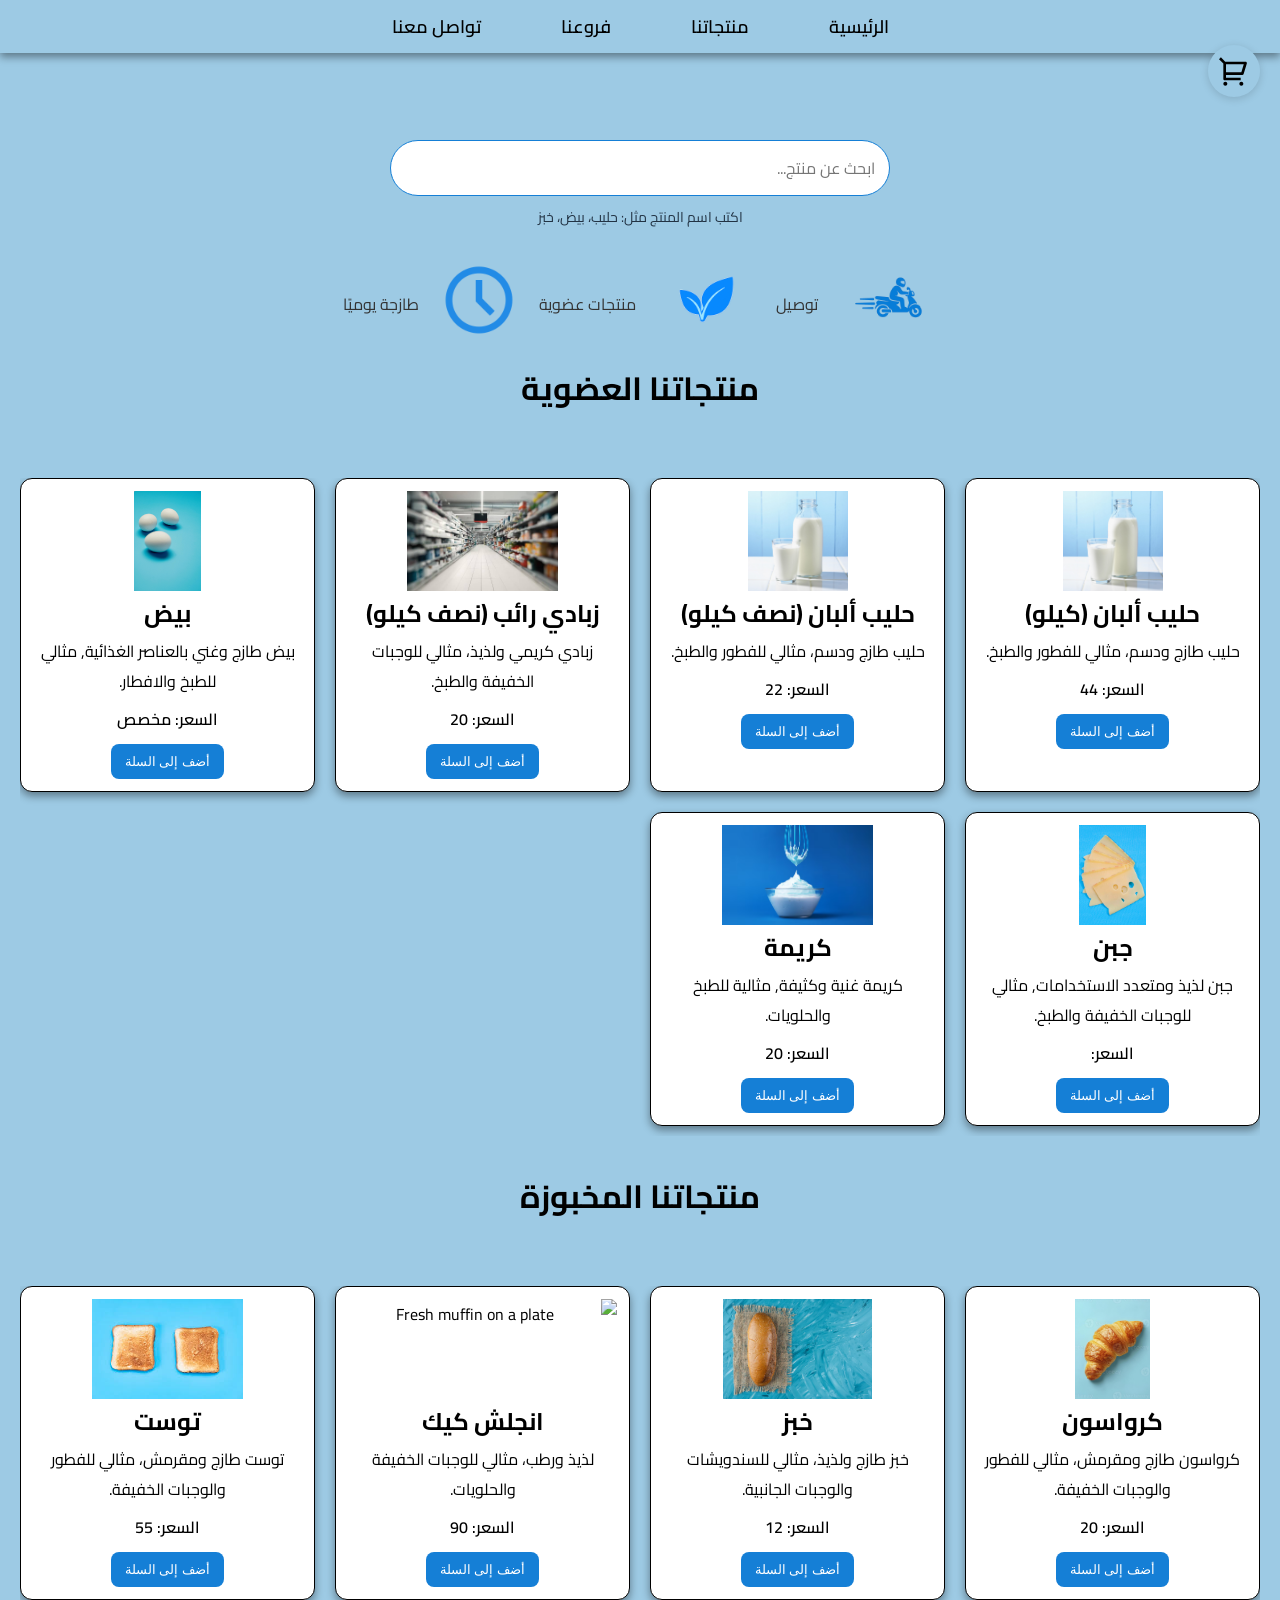
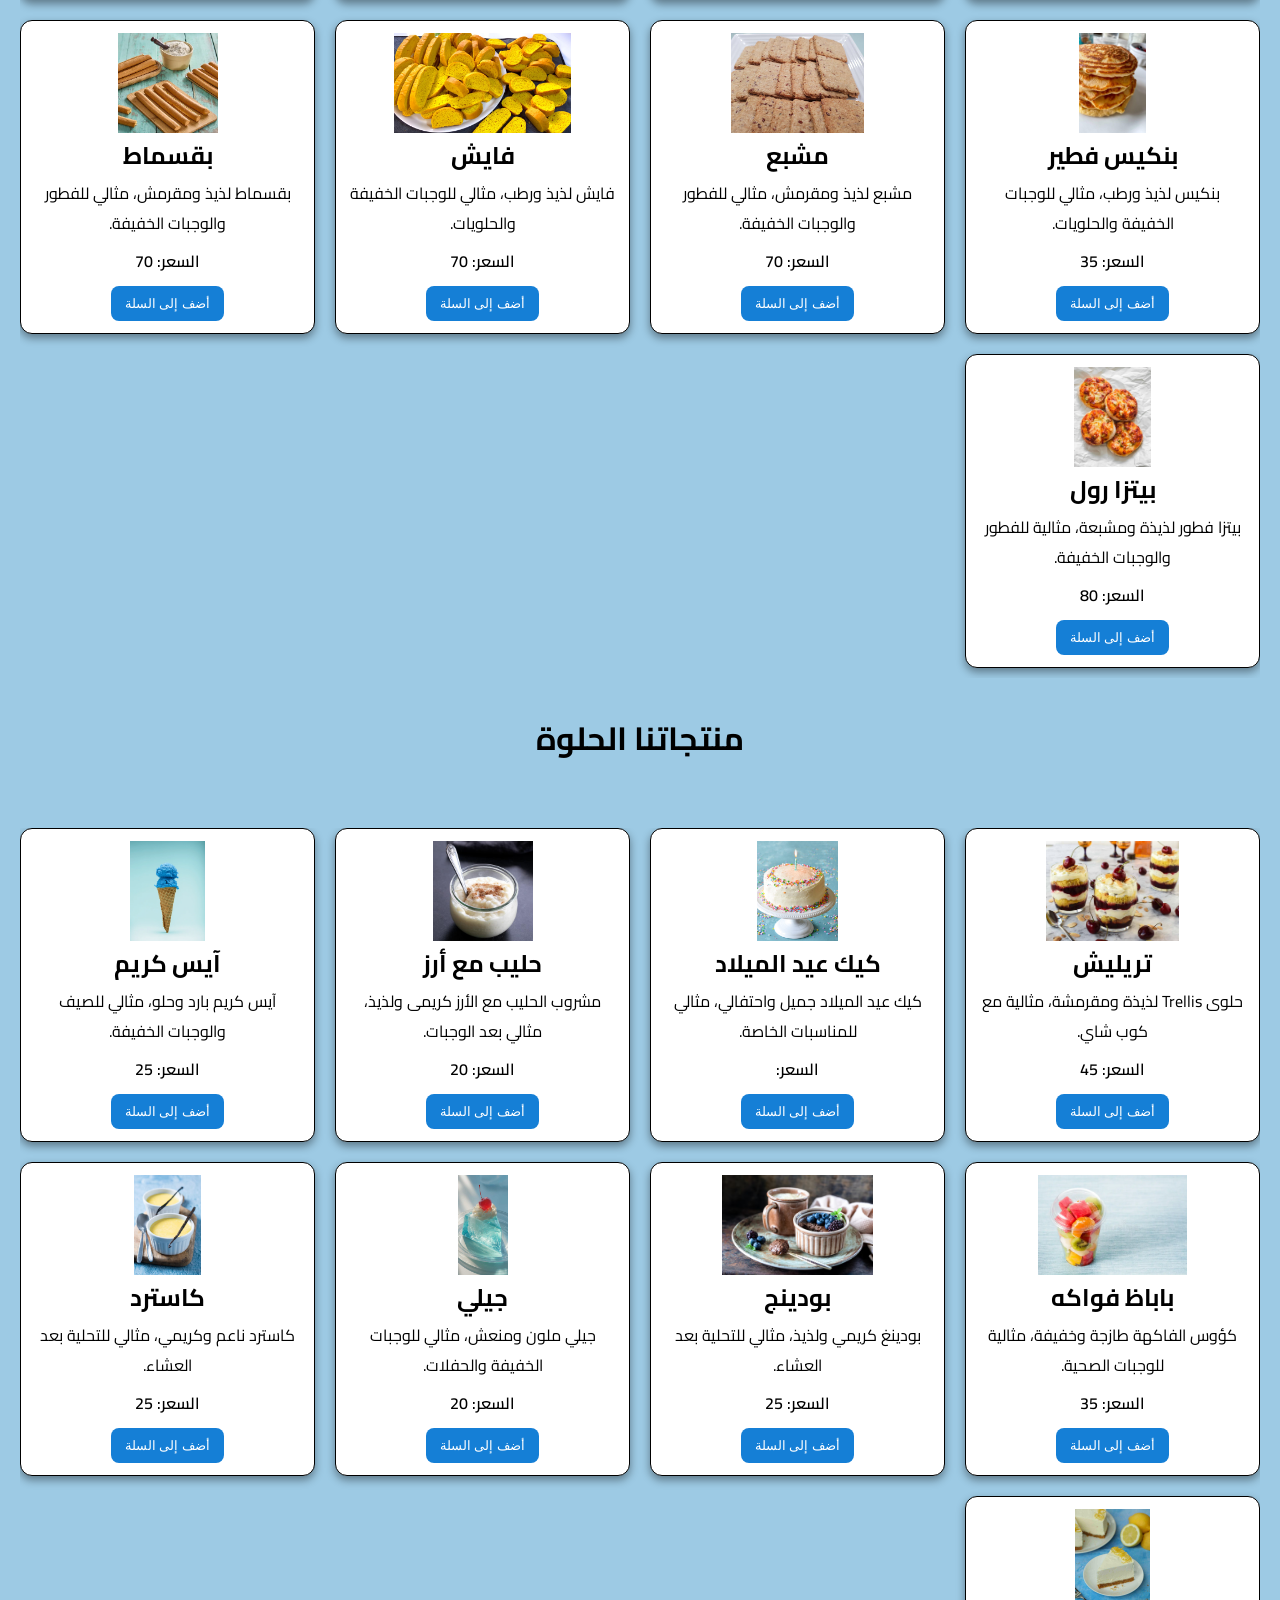
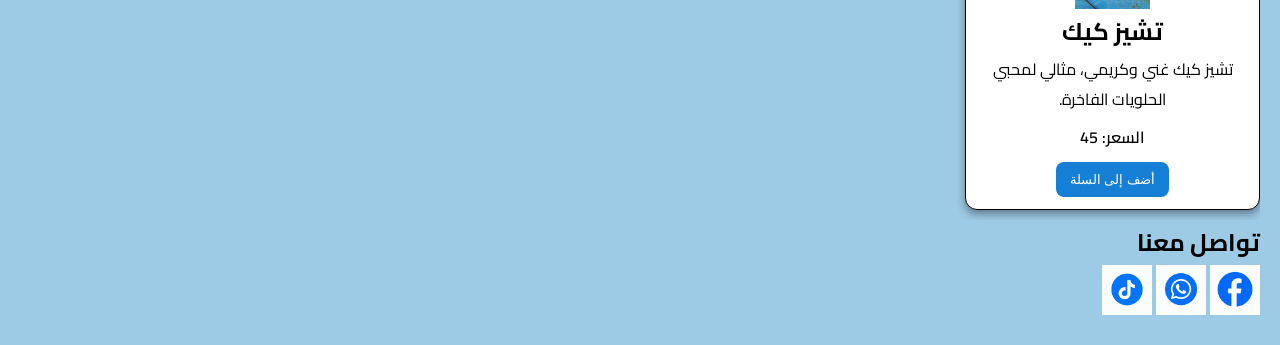
==== index2.html @ 5fe99135 "first website upload" ====
<!doctype html>
<html lang="en" dir="rtl">
  <head>
    <meta charset="UTF-8" />
    <meta name="viewport" content="width=device-width, initial-scale=1.0" />
    <title>SHOP - Items</title>
    <link rel="stylesheet" href="style2.css" />

<link rel="preconnect" href="https://fonts.googleapis.com">
<link rel="preconnect" href="https://fonts.gstatic.com" crossorigin>
<link href="https://fonts.googleapis.com/css2?family=Cairo:wght@200..1000&family=Lobster+Two:ital,wght@0,400;0,700;1,400;1,700&display=swap" rel="stylesheet">

  </head>

  <body>

   <div class="nav-bar">
      <a style="text-decoration: none; color: inherit;" href="index.html">الرئيسية</a>
      <a style="text-decoration: none; color: inherit;" href="index2.html">منتجاتنا</a>
      <a style="text-decoration: none; color: inherit;" href="#locations">فروعنا</a>
      <a style="text-decoration: none; color: inherit;" href="#contact">تواصل معنا</a>
    <div class="cart-icon">
      <button id="cart-toggle" type="button" aria-label="Open shopping cart">
        <img src="shopping-cart-2-line(1).png" alt="Shopping cart icon" />
        <span class="cart-count">0</span>
      </button>
    </div>
   </div>


   <div class="cart">
      <h2 class="cart-header">السلة</h2>
      <div class="cart-cont"></div>

      <div class="total">
        <div class="total-title">الإجمالي</div>
        <div class="total-price">0 جنيه</div>
        <button id="purchase-btn" type="button">الدفع</button>
      </div>

      <button class="close" type="button" aria-label="Close cart">
        <img src="close-large-line.png" class="close-icon" alt="Close cart" />
      </button>

<div id="checkout-modal" class="checkout-modal">

    <div class="checkout-box">

        <h2>إتمام الطلب</h2>

        <input
            type="text"
            id="customer-name"
            placeholder="الاسم">

        <input
            type="tel"
            id="customer-phone"
            placeholder="رقم الهاتف">

        <textarea
            id="customer-address"
            placeholder="العنوان"></textarea>

        <textarea
            id="customer-notes"
            placeholder="ملاحظات (اختياري)"></textarea>

        <div class="checkout-buttons">
            <button id="cancel-order">إلغاء</button>
            <button id="send-order">إرسال الطلب</button>
        </div>

    </div>

</div>



    </div>
<br/>
<br/>
<br/>
<br/>

    <div class="search-box">
      <input id="product-search" type="text" placeholder="ابحث عن منتج..." aria-label="Search products" />
      <div id="search-help" class="search-help">اكتب اسم المنتج مثل: حليب، بيض، خبز</div>
    </div>

    <figure class = "adva">
      <img src ="daba2cc4-88e4-4b87-b8ce-8e4469cc6d8f.png" height="100" alt="Advantages of Alban Asal products" />  
      <figcaption >توصيل</figcaption>

      <img src="9bccda29-853c-4559-b8ef-0dcbec52fc50.png" height="100" alt="Advantages of Alban Asal products" />
    <figcaption>منتجات عضوية</figcaption>
    

    <img src="clock.png" height="100" alt="Advantages of Alban Asal products" />
    <figcaption>طازجة يوميًا</figcaption>
</figure>


    <h1 style="text-align: center;">منتجاتنا العضوية</h1>
      <br/>

    <div class="items-organic">
      <div class="item" data-name="حليب ألبان" data-price-id="milk_kg" data-price="44" data-custom="kg">
        <img
          src="Glass-and-bottle-of-milk-fe0997a.jpg"
          height="100"
          alt="Fresh milk in a carton"
        />
        <h2>حليب ألبان (كيلو)</h2>
        <p>حليب طازج ودسم، مثالي للفطور والطبخ.</p>
        <p class="price">السعر: 44 </p>
        <button class="add-to-cart">أضف إلى السلة</button>
      </div>

       <div class="item" data-name="حليب ألبان" data-price-id="milk_half_kg" data-price="44" data-custom="kg">
        <img
          src="Glass-and-bottle-of-milk-fe0997a.jpg"
          height="100"
          alt="Fresh milk in a carton"
        />
        <h2>حليب ألبان (نصف كيلو)</h2>
        <p>حليب طازج ودسم، مثالي للفطور والطبخ.</p>
        <p class="price">السعر: 22 </p>
        <button class="add-to-cart">أضف إلى السلة</button>
      </div>

      <div class="item" data-name="زبادي" data-price-id="yogurt_half_kg" data-price="20">
        <img src="images.jpg" height="100" alt="Fresh yogurt in a bowl" />
        <h2>زبادي رائب (نصف كيلو)</h2>
        <p>زبادي كريمي ولذيذ، مثالي للوجبات الخفيفة والطبخ.</p>
        <p class="price">السعر: 20</p>
        <button class="add-to-cart">أضف إلى السلة</button>
      </div>

      <div class="item" data-name="بيض" data-price-id="eggs" data-price="107" data-custom="egg-color">
        <img
        src="pexels-photo-3991967.jpeg"
          height="100"
          alt="Fresh eggs in a carton"
        />
        <h2>بيض</h2>
        <p>بيض طازج وغني بالعناصر الغذائية, مثالي للطبخ والافطار.</p>
        <p class="price">السعر:مخصص  </p>
        <button  class="add-to-cart">أضف إلى السلة</button>
      </div>

      <div class="item" data-name="جبن" data-price-id="cheese" data-price="">
        <img
          src="slices-of-emmental-cheese-on-blue-background-close-up-CSF018619.jpg"
          height="100"
          alt="Fresh cheese on a board"
        />
        <h2>جبن</h2>
        <p>جبن لذيذ ومتعدد الاستخدامات, مثالي للوجبات الخفيفة والطبخ.</p>
        <p class="price">السعر: </p>
        <button class="add-to-cart">أضف إلى السلة</button>
      </div>

      <div class="item" data-name="كريمة" data-price-id="cream" data-price="">
        <img
          src="whipped-cream-with-whisk-blue-background_295303-2490.avif"
          height="100"
          alt="Fresh cream in a bowl"
        />
        <h2>كريمة</h2>
        <p>كريمة غنية وكثيفة, مثالية للطبخ والحلويات.</p>
        <p class="price">السعر: </p>
        <button class="add-to-cart">أضف إلى السلة</button>
      </div>
    </div>
      <div id="items-baked"></div>
    <br/>
    
  
    <h1 style="text-align: center;">منتجاتنا المخبوزة</h1>
<br/>

    <div class="items-baked">
      
      <div class="item" data-name="كرواسون" data-price-id="croissant" data-price="20">
        <img
          src="freshly-baked-croissant-on-blue-background-delicious-pastry-foodgraphy-photo.jpg"
          height="100"
          alt="Fresh croissant on a plate"
        />
        <h2>كرواسون</h2>
        <p>كرواسون طازج ومقرمش، مثالي للفطور والوجبات الخفيفة.</p>
        <p class="price">السعر: 20 </p>
        <button class="add-to-cart">أضف إلى السلة</button>
      </div>

      <div class="item" data-name="خبز" data-price-id="bread" data-price="12">
        <img
          src="one-whole-loaf-white-fresh-bread-sackcloth-blue-background_114579-45557.avif"
          height="100"
          alt="Fresh bread loaf on a cutting board"
        />
        <h2>خبز</h2>
        <p>خبز طازج ولذيذ، مثالي للسندويشات والوجبات الجانبية.</p>
        <p class="price">السعر: 12 </p>
        <button class="add-to-cart">أضف إلى السلة</button>
      </div>

      <div class="item" data-name="انجلش كيك" data-price-id="english_cake" data-price="90">
        <img
          src="side-view-cake-with-raisins-rustic.jpg"
          height="100"
          alt="Fresh muffin on a plate"
        />
        <h2>انجلش كيك</h2>
        <p>لذيذ ورطب، مثالي للوجبات الخفيفة والحلويات.</p>
        <p class="price">السعر: 90 </p>
        <button class="add-to-cart">أضف إلى السلة</button>
      </div>

      <div class="item" data-name="توست" data-price-id="toast" data-price="55">
        <img src="Untitled.jpg" height="100" alt="Fresh toast on a plate" />
        <h2>توست</h2>
        <p>توست طازج ومقرمش، مثالي للفطور والوجبات الخفيفة.</p>
        <p class="price">السعر: 55 </p>
        <button class="add-to-cart">أضف إلى السلة</button>
      </div>

      <div class="item" data-name="بنكيس فطير" data-price-id="pancakes" data-price="35">
        <img
          src="homemade-pancakes-683x1024.jpg"
          height="100"
          alt="Fresh pancakes on a plate"
        />
        <h2>بنكيس فطير</h2>
        <p>بنكيس لذيذ ورطب، مثالي للوجبات الخفيفة والحلويات.</p>
        <p class="price">السعر: 35 </p>
        <button class="add-to-cart">أضف إلى السلة</button>
      </div>

      <div class="item" data-name="مشبع" data-price-id="moshabaa" data-price="70">
        <img
          src="36638796_2023693424372170_8721695439792898048_n.jpg"
          height="100"
          alt="Fresh pastries on a plate"
        />
        <h2>مشبع</h2>
        <p>مشبع لذيذ ومقرمش، مثالي للفطور والوجبات الخفيفة.</p>
        <p class="price">السعر: 70 </p>
        <button class="add-to-cart">أضف إلى السلة</button>
      </div>

      <div class="item" data-name="فايش" data-price-id="fayesh" data-price="70">
        <img src="maxresdefault.jpg" height="100" />
        <h2>فايش</h2>
        <p>فايش لذيذ ورطب، مثالي للوجبات الخفيفة والحلويات.</p>
        <p class="price">السعر: </p>
        <button class="add-to-cart">أضف إلى السلة</button>
      </div>

      <div class="item" data-name="بقسماط" data-price-id="boksmat" data-price="70">
        <img src="gall-4BK0704101-1.webp" height="100" />
        <h2>بقسماط</h2>
        <p>بقسماط لذيذ ومقرمش، مثالي للفطور والوجبات الخفيفة.</p>
        <p class="price">السعر: 70 </p>
        <button class="add-to-cart">أضف إلى السلة</button>
      </div>

      <div class="item" data-name="بيتزا رول" data-price-id="pizza_roll" data-price="80">
        <img src="20251009162406-mini-20breakfast-20pizza.webp" height="100" />
        <h2>بيتزا رول</h2>
        <p>بيتزا فطور لذيذة ومشبعة، مثالية للفطور والوجبات الخفيفة.</p>
        <p class="price">السعر: 80 </p>
        <button class="add-to-cart">أضف إلى السلة</button>
      </div>
    </div>
    <div id="items-desserts"></div>
<br/>
<h1 style="text-align: center;">منتجاتنا الحلوة</h1>
<br/>

      <div class="items-desserts">
        <div class="item" data-name="تريليش" data-price-id="trileche" data-price="45">
          <img
            src="Cherry-Trifles-blog-landscape-5.jpg"
            height="100"
            alt="Trellis dessert"
          />
          <h2>تريليش</h2>
          <p>حلوى Trellis لذيذة ومقرمشة، مثالية مع كوب شاي.</p>
          <p class="price">السعر: </p>
          <button class="add-to-cart">أضف إلى السلة</button>
        </div>

        <div class="item" data-name="كيك عيد الميلاد" data-price-id="birthday_cake" data-price="">
          <img
            src="Vanilla-Birthday-Cake-18-1200x1480.jpg"
            height="100"
            alt="Birthday cake"
          />
          <h2>كيك عيد الميلاد</h2>
          <p>كيك عيد الميلاد جميل واحتفالي، مثالي للمناسبات الخاصة.</p>
          <p class="price">السعر: </p>
          <button class="add-to-cart">أضف إلى السلة</button>
        </div>

        <div class="item" data-name="حليب مع أرز" data-price-id="rice_pudding" data-price="">
          <img
            src="How-to-make-rice-pudding-600x600.jpg"
            height="100"
            alt="Milk with rice"
          />
          <h2>حليب مع أرز</h2>
          <p>مشروب الحليب مع الأرز كريمى ولذيذ، مثالي بعد الوجبات.</p>
          <p class="price">السعر: </p>
          <button class="add-to-cart">أضف إلى السلة</button>
        </div>

        <div class="item" data-name="آيس كريم" data-price-id="ice_cream" data-price="">
          <img
            src="double-scoop-blue-bubble-gum-600nw-2649427141.webp"
            height="100"
            alt="Ice cream"
          />
          <h2>آيس كريم</h2>
          <p>آيس كريم بارد وحلو، مثالي للصيف والوجبات الخفيفة.</p>
          <p class="price">السعر: </p>
          <button class="add-to-cart">أضف إلى السلة</button>
        </div>

        <div class="item" data-name="باباظ فواكه" data-price-id="fruit_cups" data-price="35">
          <img
            src="fresh-cut-fruit-plastic-cup-blue-background-copyspace-150908998.webp"
            height="100"
            alt="Fruit cups"
          />
          <h2>باباظ فواكه</h2>
          <p>كؤوس الفاكهة طازجة وخفيفة، مثالية للوجبات الصحية.</p>
          <p class="price">السعر: 35 </p>
          <button class="add-to-cart">أضف إلى السلة</button>
        </div>

        <div class="item" data-name="بودينج" data-price-id="pudding" data-price="25">
          <img
            src="chocolate-mousse-with-blueberries-blackberries-cup-coffee-dark-background_127032-3151.avif"
            height="100"
            alt="Pudding"
          />
          <h2>بودينج</h2>
          <p>بودينغ كريمي ولذيذ، مثالي للتحلية بعد العشاء.</p>
          <p class="price">السعر: 25 </p>
          <button class="add-to-cart">أضف إلى السلة</button>
        </div>

        <div class="item" data-name="جيلي" data-price-id="jelly" data-price="20">
          <img src="s3TrBO2Mcyp5XNDKZ4dk.jpg" height="100" alt="Jelly" />
          <h2>جيلي</h2>
          <p>جيلي ملون ومنعش، مثالي للوجبات الخفيفة والحفلات.</p>
          <p class="price">السعر: 20 </p>
          <button class="add-to-cart">أضف إلى السلة</button>
        </div>

        <div class="item" data-name="كاسترد" data-price-id="custard" data-price="25">
          <img
            src="homemade-vanilla-custard-blue-background_123827-28020.avif"
            height="100"
            alt="Custard"
          />
          <h2>كاسترد</h2>
          <p>كاسترد ناعم وكريمي، مثالي للتحلية بعد العشاء.</p>
          <p class="price">السعر: 25 </p>
          <button class="add-to-cart">أضف إلى السلة</button>
        </div>

        <div class="item" data-name="تشيز كيك" data-price-id="cheesecake" data-price="45">
          <img src="lemon-cheesecake-8.jpg" height="100" alt="Cheesecake" />
          <h2>تشيز كيك</h2>
          <p>تشيز كيك غني وكريمي، مثالي لمحبي الحلويات الفاخرة.</p>
          <p class="price">السعر: 45 </p>
          <button class="add-to-cart">أضف إلى السلة</button>
        </div>
      </div>
    </div>

        <div class="contact-us">
      <h2>تواصل معنا</h2>
      <a
        href="https://www.facebook.com/p/%D8%A3%D9%84%D8%A8%D8%A7%D9%86-%D8%B9%D8%B3%D9%84-Alban-Asal-61580975697494/"
      >
        <img
          src="ChatGPT Image Jun 1, 2026, 02_51_34 AM.png"
          height="50"
          alt="Alban Asal Facebook page"
        />
      </a>

      <a href="https://wa.me/01080044133">
        <img
          src="ChatGPT Image Jun 1, 2026, 02_49_50 AM.png"
          height="50"
          alt="Chat on WhatsApp"
        />
      </a>

      <a href="https://www.tiktok.com/@alban.asal">
        <img src="ChatGPT Image Jun 1, 2026, 02_47_22 AM.png" height="50" alt="Alban Asal TikTok page" />
      </a>
    </div>
    </div>

    <div id="option-overlay" class="modal-overlay" aria-hidden="true">
      <div class="modal" role="dialog" aria-modal="true" id="option-modal">
        <h3 id="modal-title">خيارات</h3>
        <div class="modal-body" id="modal-body"></div>
        <div class="actions">
          <button type="button" class="btn-cancel" id="modal-cancel">إلغاء</button>
          <button type="button" class="btn-confirm" id="modal-confirm">تأكيد</button>
        </div>
      </div>
    </div>

    <script src="script.js"></script>

  </body>
</html>
---- style2.css ----
@import url("https://fonts.googleapis.com/css2?family=Cairo:wght@400;600;700&display=swap");

.header {
  background-image: url("file_00000000b6e871f4b5d3077a5fba4103.png");
  background-size: cover;
  background-position: center;
  background-repeat: no-repeat;
  color: rgb(4, 36, 141);
  padding: 10px;
  text-align: center;
  box-shadow: 0 8px 20px rgba(0, 0, 0, 0.4);
  background-color: #157fd6;
}

.header img {
  display: block;
  margin: 0 auto;
  border-radius: 50% 10% 50% 10%;
}

body {
  font-family: "Cairo", sans-serif;
  background-color: #9dcae4;
  margin: 0;
  padding: 20px;
}

.search-box {
  max-width: 500px;
  margin: 0 auto 20px;
  text-align: center;
}

.search-box input {
  width: 100%;
  padding: 12px 14px;
  border: 1px solid #157fd6;
  border-radius: 999px;
  font-size: 16px;
  font-family: "Cairo", sans-serif;
  outline: none;
}

.search-help {
  margin-top: 8px;
  color: #234;
  font-size: 14px;
}

.item {
  border: 1px solid #000;
  padding: 12px;
  border-radius: 12px;
  box-shadow: 0 4px 8px rgba(0, 0, 0, 0.4);
  background: #ffffff;
}

.item img {
  display: block;
  margin: 0 auto;
}

.item .price {
  margin-top: 8px;
  font-weight: 600;
}

.item .add-to-cart {
  margin-top: 10px;
  padding: 10px 14px;
  border: none;
  border-radius: 8px;
  background: #157fd6;
  color: #fff;
  cursor: pointer;
}

.item .add-to-cart:hover {
  background: #0e67ad;
}

.items-organic {
  display: grid;
  grid-template-columns: repeat(auto-fill, minmax(250px, 1fr));
  gap: 20px;
  margin-top: 30px;
  overflow-x: auto;
  padding-bottom: 10px;
  scroll-behavior: smooth;
  -ms-overflow-style: none; /* IE and Edge */
  scrollbar-width: none; /* Firefox */
}

.items-organic::-webkit-scrollbar {
  height: 0;
}

.items-organic .item {
  flex: 0 0 250px;
  text-align: center;
}

.items-baked {
  display: grid;
  grid-template-columns: repeat(auto-fill, minmax(250px, 1fr));
  gap: 20px;
  margin-top: 30px;
  overflow-x: auto;
  padding-bottom: 10px;
  scroll-behavior: smooth;
  -ms-overflow-style: none; /* IE and Edge */
  scrollbar-width: none; /* Firefox */
}

.items-baked::-webkit-scrollbar {
  height: 0;
}

.items-baked .item {
  flex: 0 0 250px;
  text-align: center;
}

.items-desserts {
  display: grid;
  grid-template-columns: repeat(auto-fill, minmax(250px, 1fr));
  gap: 20px;
  margin-top: 30px;
  overflow-x: auto;
  padding-bottom: 10px;
  scroll-behavior: smooth;
  -ms-overflow-style: none; /* IE and Edge */
  scrollbar-width: none; /* Firefox */
}

.items-desserts::-webkit-scrollbar {
  height: 0;
}

.items-desserts .item {
  flex: 0 0 250px;
  text-align: center;
}

.nav-bar {
  background-color: #9dcae4;
  position: fixed;
  top: 0;
  left: 0;
  right: 0;
  padding: 10px 20px;
  display: flex;
  justify-content: center;
  align-items: center;
  gap: 80px;
  text-align: center;
  box-shadow: 0 4px 8px rgba(0, 0, 0, 0.4);
  z-index: 1000;
  flex-wrap: wrap;
}

.nav-bar a {
  white-space: nowrap;
}

@media screen and (max-width: 480px) {
  .nav-bar {
    justify-content: space-around;
    gap: 12px;
    padding: 10px 12px;
  }

  .nav-bar a {
    flex: 1 1 auto;
    min-width: 0;
    font-size: 14px;
  }
}

@media screen and (max-width: 450px) {
  .items-organic,
  .items-baked,
  .items-desserts {
    grid-template-columns: repeat(2, minmax(0, 1fr));
    gap: 12px;
  }

  .items-organic .item,
  .items-baked .item,
  .items-desserts .item {
    flex: 0 0 auto;
    min-width: 0;
    padding: 8px;
  }

  .item img {
    width: 100%;
    max-width: 100%;
    height: 90px;
    object-fit: cover;
    border-radius: 8px;
  }

  .item h2 {
    font-size: 14px;
    margin: 8px 0 4px;
  }

  .item p {
    font-size: 12px;
    line-height: 1.3;
  }

  .item .add-to-cart {
    width: 100%;
    padding: 8px 10px;
    font-size: 12px;
  }
}

.cart-icon {
  position: fixed;
  top: 45px;
  right: 20px;
  z-index: 9999;
}

.cart-icon button {
  background: #9dcae4;
  border: none;
  padding: 10px;
  cursor: pointer;
  border-radius: 50%;
  display: flex;
  align-items: center;
  justify-content: center;
  box-shadow: 0 2px 8px rgba(0, 0, 0, 0.15);
}

.cart-icon button img {
  display: block;
}

.cart-count {
  position: absolute;
  top: -4px;
  right: -6px;
  width: 20px;
  height: 20px;
  background-color: red;
  color: white;
  border-radius: 50%;
  display: flex;
  justify-content: center;
  align-items: center;
  font-size: 12px;
  visibility: hidden;
}

.cart {
  position: fixed;
  top: 0;
  right: -100%;
  width: 360px;
  height: 100%;
  background-color: #fff;
  box-shadow: -4px 0 8px rgba(0, 0, 0, 0.2);
  padding: 70px 20px 40px;
  z-index: 9998;
  overflow: auto;
  transition: right 0.5s ease-in-out;
}

.cart.active{
  right: 0;
}

.cart-header {
  text-align: center;
  font-size: 20px;
  font-weight: bold;
  margin-bottom: 20px;
}

.cart-cont {
  display: flex;
  flex-direction: column;
  gap: 15px;
}

.cart-box {
  display: flex;
  align-items: center;
  margin-top: 15px;
  background: #f7f7f7;
  padding: 10px;
  border-radius: 10px;
}

.cart-box img {
  width: 60px;
  height: 60px;
  object-fit: cover;
  margin-right: 10px;
  border-radius: 8px;
}

.cart-details {
  display: grid;
  gap: 8px;
  margin-right: auto;
}

.cart-product-title {
  font-size: 16px;
  line-height: 1.2;
}

.cart-price {
  font-weight: 700;
  color: #2d6a4f;
}

.cart-quantity {
  display: flex;
  align-items: center;
  width: fit-content;
  border: 1px solid #ddd;
  border-radius: 8px;
  overflow: hidden;
}

.cart-quantity button {
  border: none;
  background: #9dcae4;
  color: #fff;
  width: 32px;
  height: 32px;
  cursor: pointer;
  font-size: 18px;
  font-weight: 700;
  line-height: 1;
}

.cart-quantity-number {
  display: flex;
  justify-content: center;
  align-items: center;
  width: 40px;
  height: 32px;
  border-left: 1px solid #ddd;
  border-right: 1px solid #ddd;
  background: #fff;
  cursor: default;
}

.delete-item {
  img {
    width: 40px;
    height: 40px;
  }
  margin-left: 10px;
}

.delete-item-icon,
.close-icon {
  width: 24px;
  height: 24px;
}

.close {
  background: none;
  border: none;
  padding: 0;
  cursor: pointer;
}

.total {
  display: flex;
  justify-content: flex-end;
  align-items: center;
  border-top: 1px solid #ddd;
  margin-top: 20px;
  font-size: 18px;
}

.total-price {
  margin-left: 10px;
  font-weight: 700;
}

.btn-buy {
  display: block;
  padding: 10px 30px;
  background: #1b6da3;
  color: #fff;
  border: none;
  border-radius: 8px;
  font-size: 16px;
  color: #fff;
  cursor: pointer;
}

.close {
  position: absolute;
  top: 20px;
  right: 20px;
  font-size: 34px;
  margin-top: 10px;
  cursor: pointer;
}

*,
*::before,
*::after {
  padding: 0;
  margin: 0;
  box-sizing: border-box;
}

a {
  position: relative;
  color: #000;
  font-weight: 600;
  font-size: 18px;
  text-decoration: none;
}

a:after {
  content: "";
  position: absolute;
  width: 0;
  height: 3px;
  left: 0;
  bottom: -5px;
  background-color: #000;
  transition: width 0.3s ease;
}

a:hover:after {
  width: 100%;
}

/* `.adva` gallery: horizontal row centered, each figure stacks image above caption */
.adva {
  display: flex;
  flex-direction: row;
  gap: 20px;
  justify-content: center;
  align-items: center;
  flex-wrap: wrap;
}

.adva > figure {
  display: flex;
  flex-direction: column;
  align-items: center;
  text-align: center;
}

.adva img {
  max-width: 100px;
  height: auto;
  display: block;
  margin-bottom: 8px;
}

.adva img:nth-of-type(3) {
  max-width: 80px;
}

.adva figcaption {
  color: #333;
  margin: 0;
}

/* Modal styles for custom options */
.modal-overlay {
  position: fixed;
  inset: 0;
  background: rgba(0, 0, 0, 0.4);
  display: none;
  justify-content: center;
  align-items: center;
  z-index: 2000;
}
.modal-overlay.show {
  display: flex;
}
.modal {
  background: #fff;
  padding: 18px;
  border-radius: 10px;
  max-width: 360px;
  width: 90%;
  box-shadow: 0 8px 24px rgba(0, 0, 0, 0.2);
  text-align: center;
}
.modal h3 {
  margin: 0 0 12px 0;
}
.modal .modal-body {
  margin-bottom: 12px;
  text-align: right;
}
.modal .option-list {
  display: flex;
  flex-direction: column;
  gap: 8px;
  align-items: flex-start;
}
.modal .option-item {
  display: flex;
  align-items: center;
  gap: 8px;
  font-size: 16px;
}
.modal .actions {
  display: flex;
  gap: 10px;
  justify-content: center;
}
.modal button {
  padding: 8px 12px;
  border-radius: 8px;
  border: none;
  cursor: pointer;
}
.modal .btn-cancel {
  background: #ddd;
}
.modal .btn-confirm {
  background: #157fd6;
  color: #fff;
}


@media screen and (max-width:450px) {
  .product-content{
    grid-template-columns: repeat(auto-fit, minmax(200px, 1fr));
  }
  .cart{
    width: 100%;
  }
  .adva {
    gap: 8px;
    margin: 0 auto;
  }

  .adva > figure {
    transform: scale(0.8);
    transform-origin: center;
  }

  .adva img {
    max-width: 70px;
  }

  .adva img:nth-of-type(3) {
    max-width: 55px;
  }
}

.checkout-modal{
    position:fixed;
    inset:0;
    background:rgba(0,0,0,.55);

    display:none;
    justify-content:center;
    align-items:center;

    z-index:9999;
}

.checkout-modal.show{
    display:flex;
}

.checkout-box{

    width:90%;
    max-width:420px;

    background:white;

    padding:25px;

    border-radius:12px;

    display:flex;
    flex-direction:column;
    gap:12px;
}

.checkout-box input,
.checkout-box textarea{

    width:100%;

    padding:10px;

    font-size:16px;
}

.checkout-buttons{

    display:flex;

    justify-content:space-between;

    gap:10px;
}

.checkout-buttons button{

    flex:1;

    padding:12px;

    cursor:pointer;
}

#purchase-btn ,#send-order {
  display: block;
  padding: 10px 30px;
  background: #1b6da3;
  color: #fff;
  border: none;
  border-radius: 8px;
  font-size: 16px;
  color: #fff;
  cursor: pointer;
}
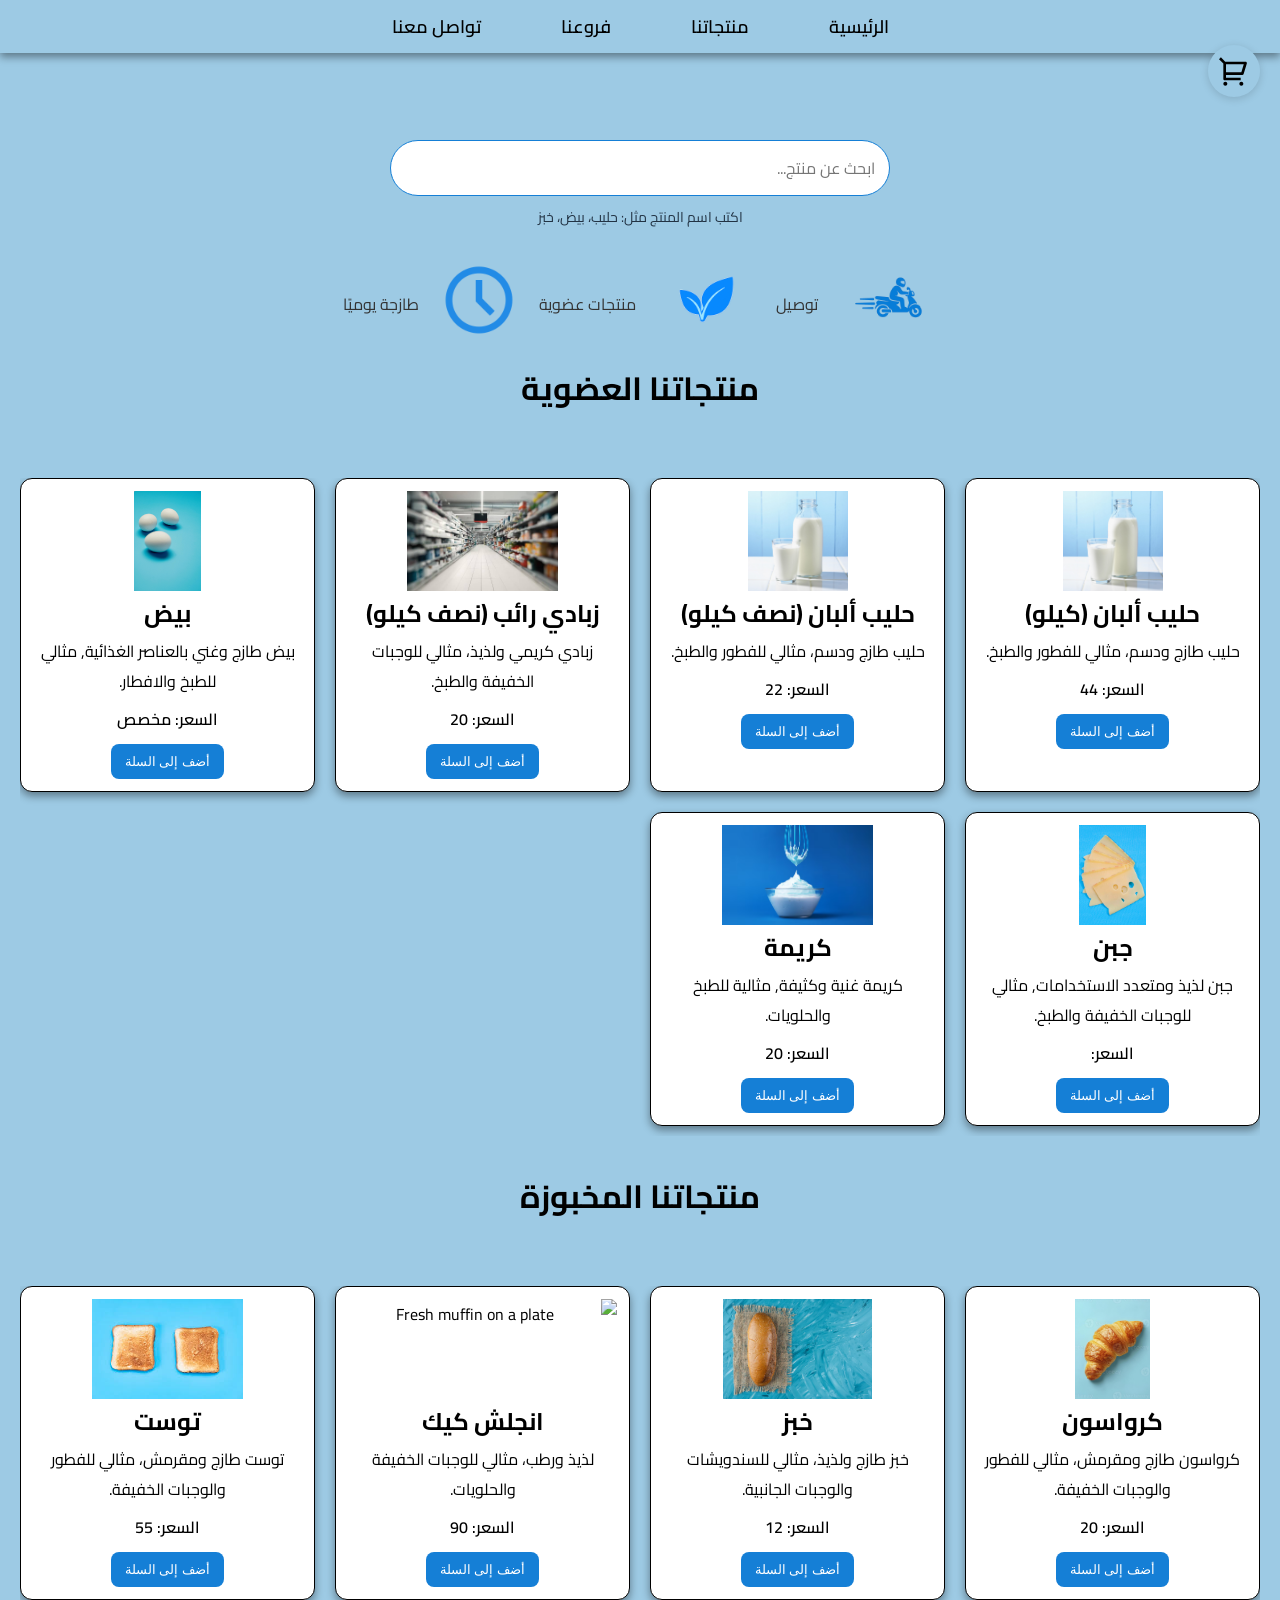
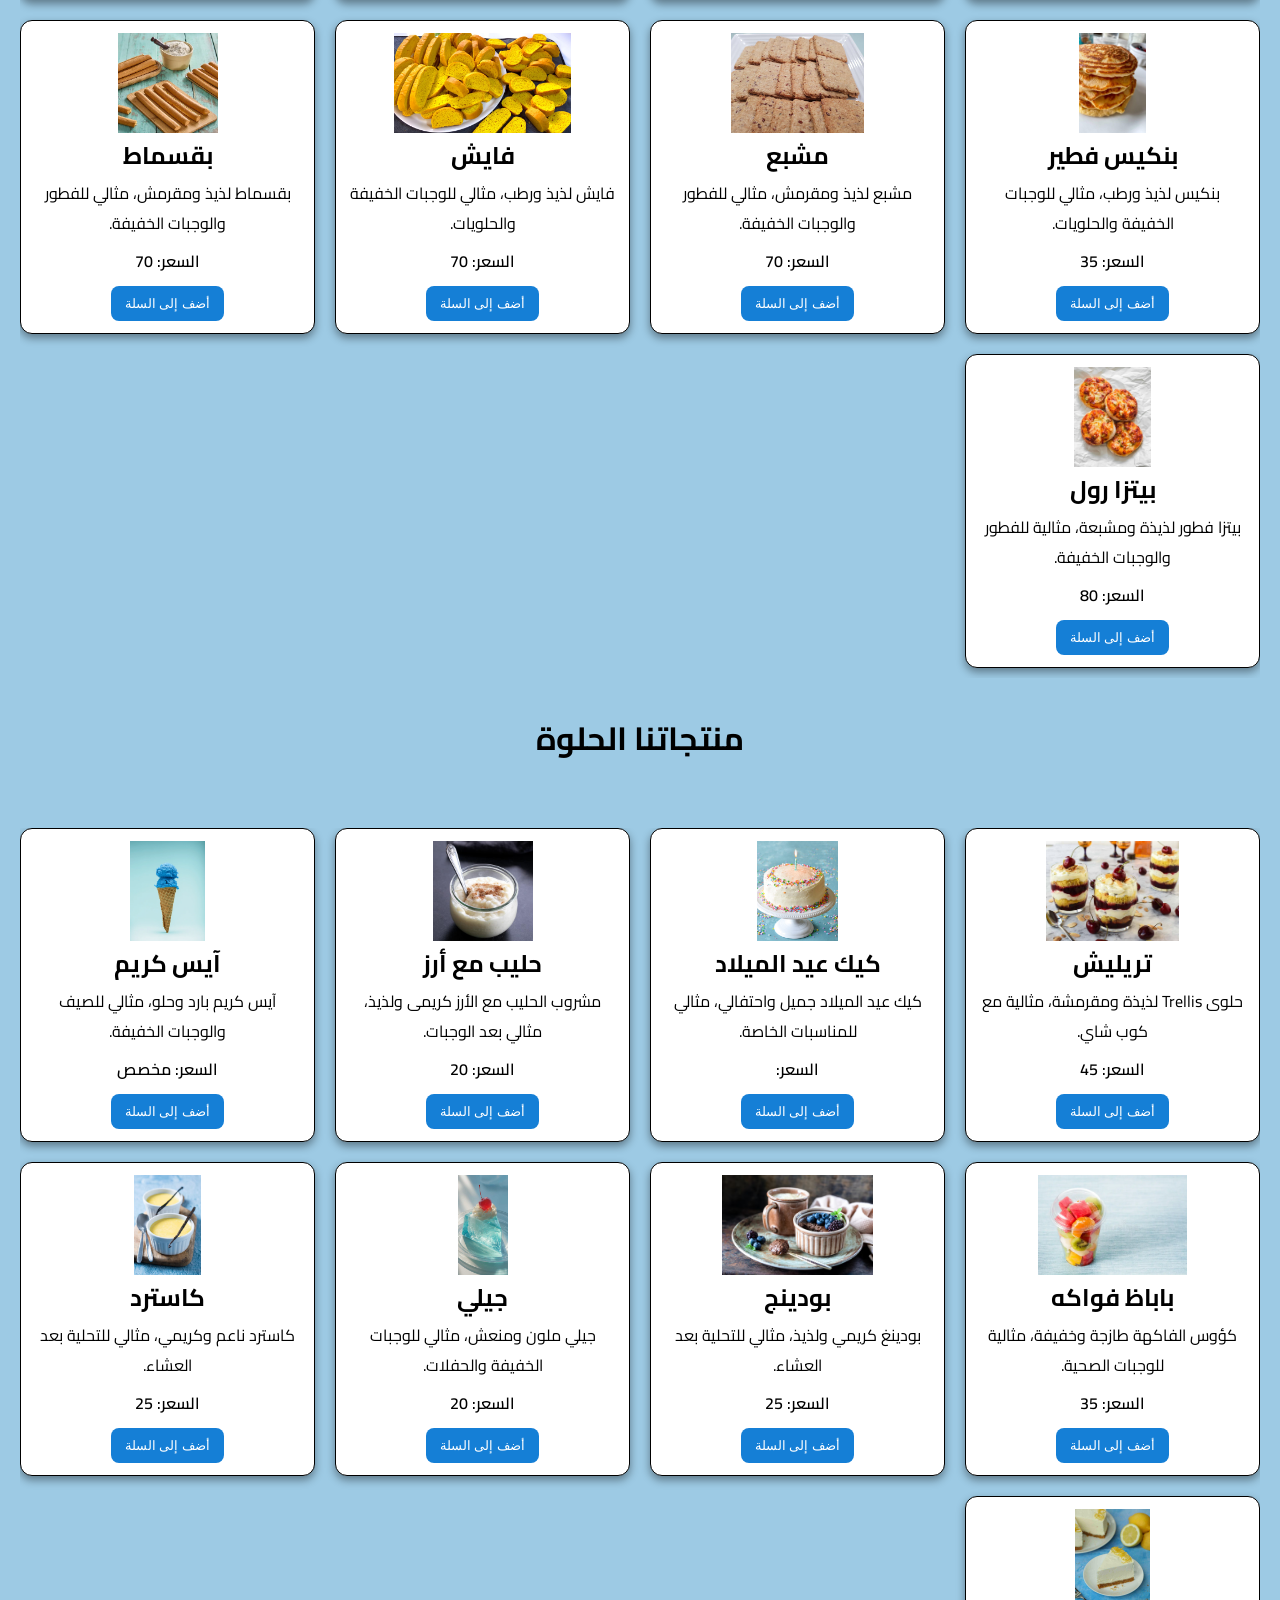
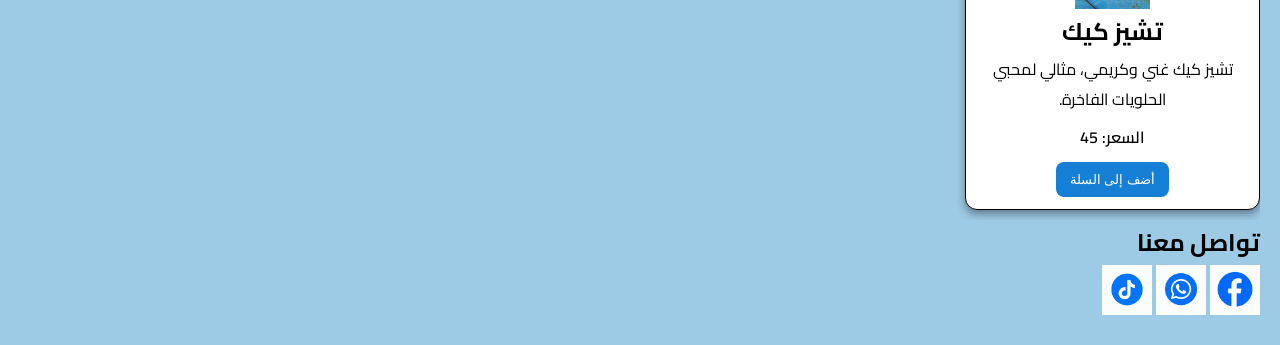
==== commit 8f7b7c2e: "alright, I have completed the code in the middle. Here is the full content of the .git/COMMIT_EDITMS" ====
--- a/index2.html
+++ b/index2.html
@@ -316,7 +316,7 @@
           <button class="add-to-cart">أضف إلى السلة</button>
         </div>
 
-        <div class="item" data-name="آيس كريم" data-price-id="ice_cream" data-price="">
+        <div class="item" data-name="آيس كريم" data-price-id="ice_cream" data-price="" data-custom="ice-cream-flavor">
           <img
             src="double-scoop-blue-bubble-gum-600nw-2649427141.webp"
             height="100"
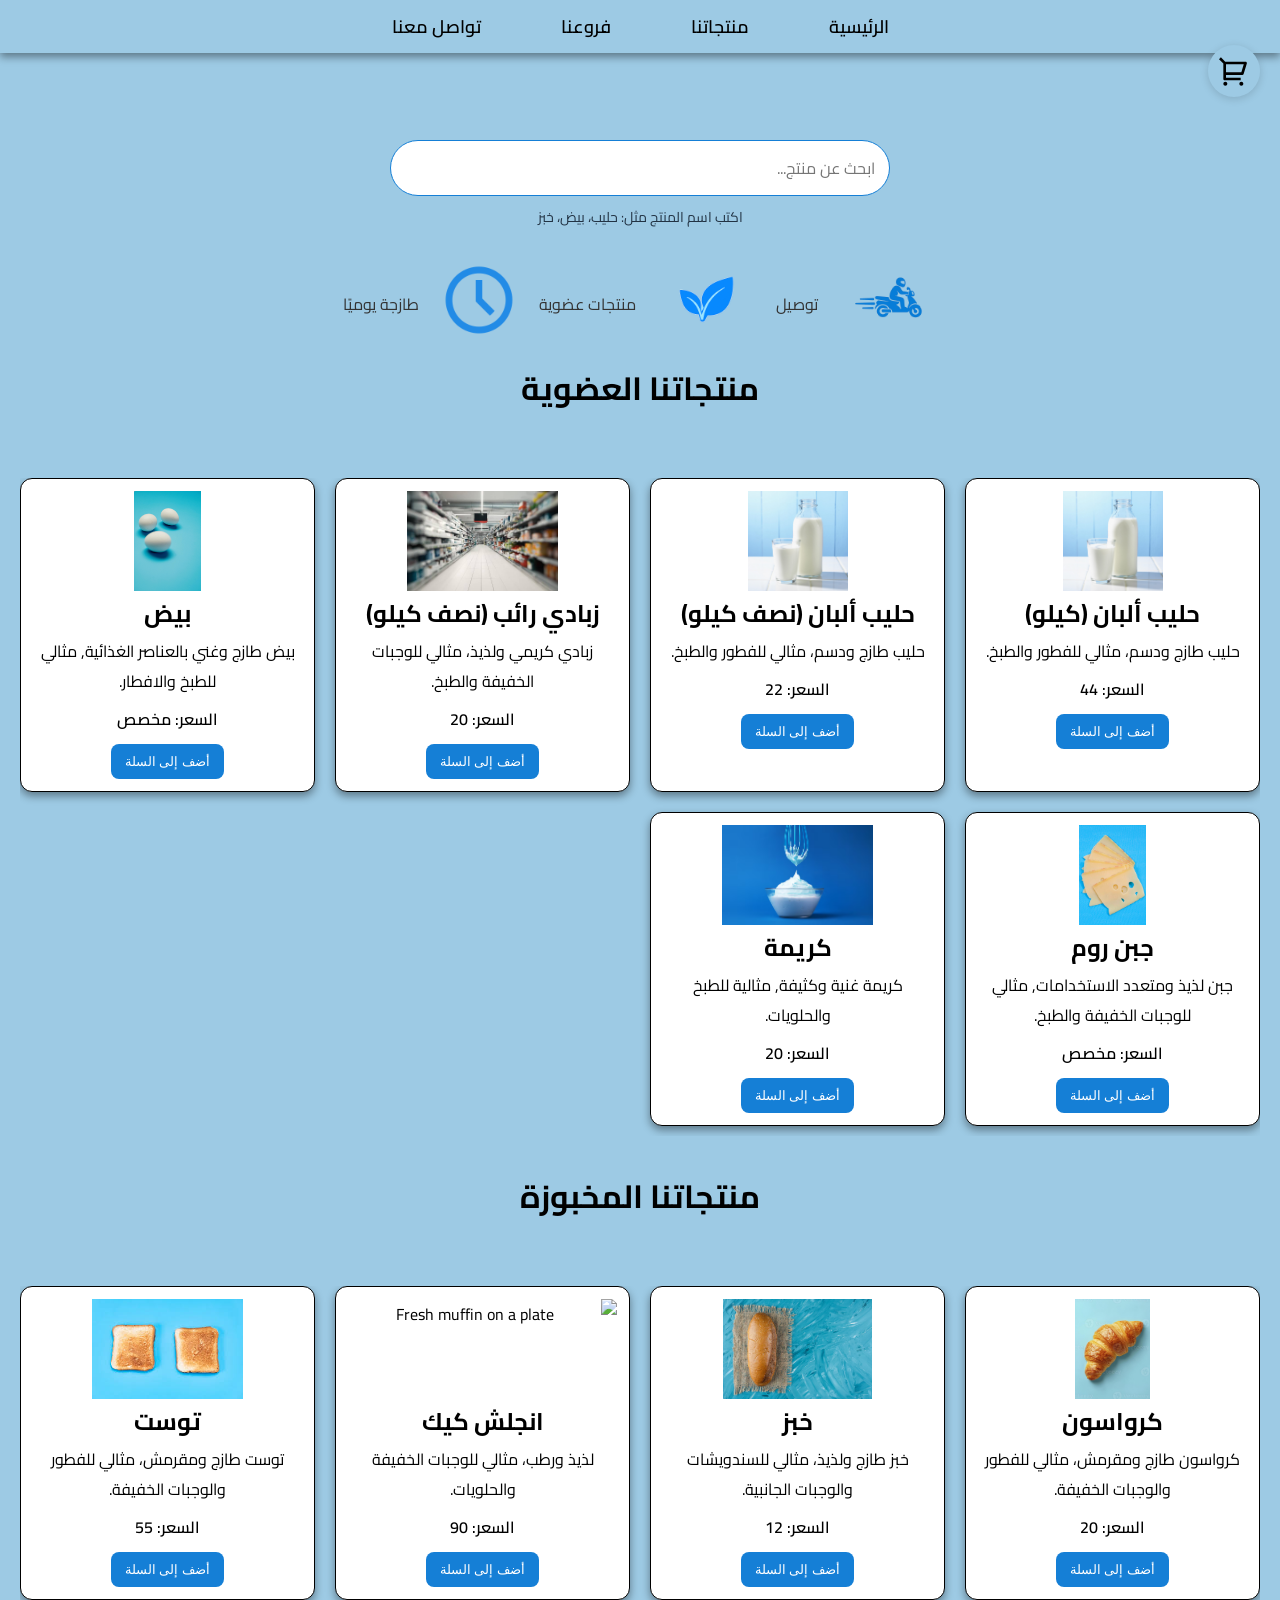
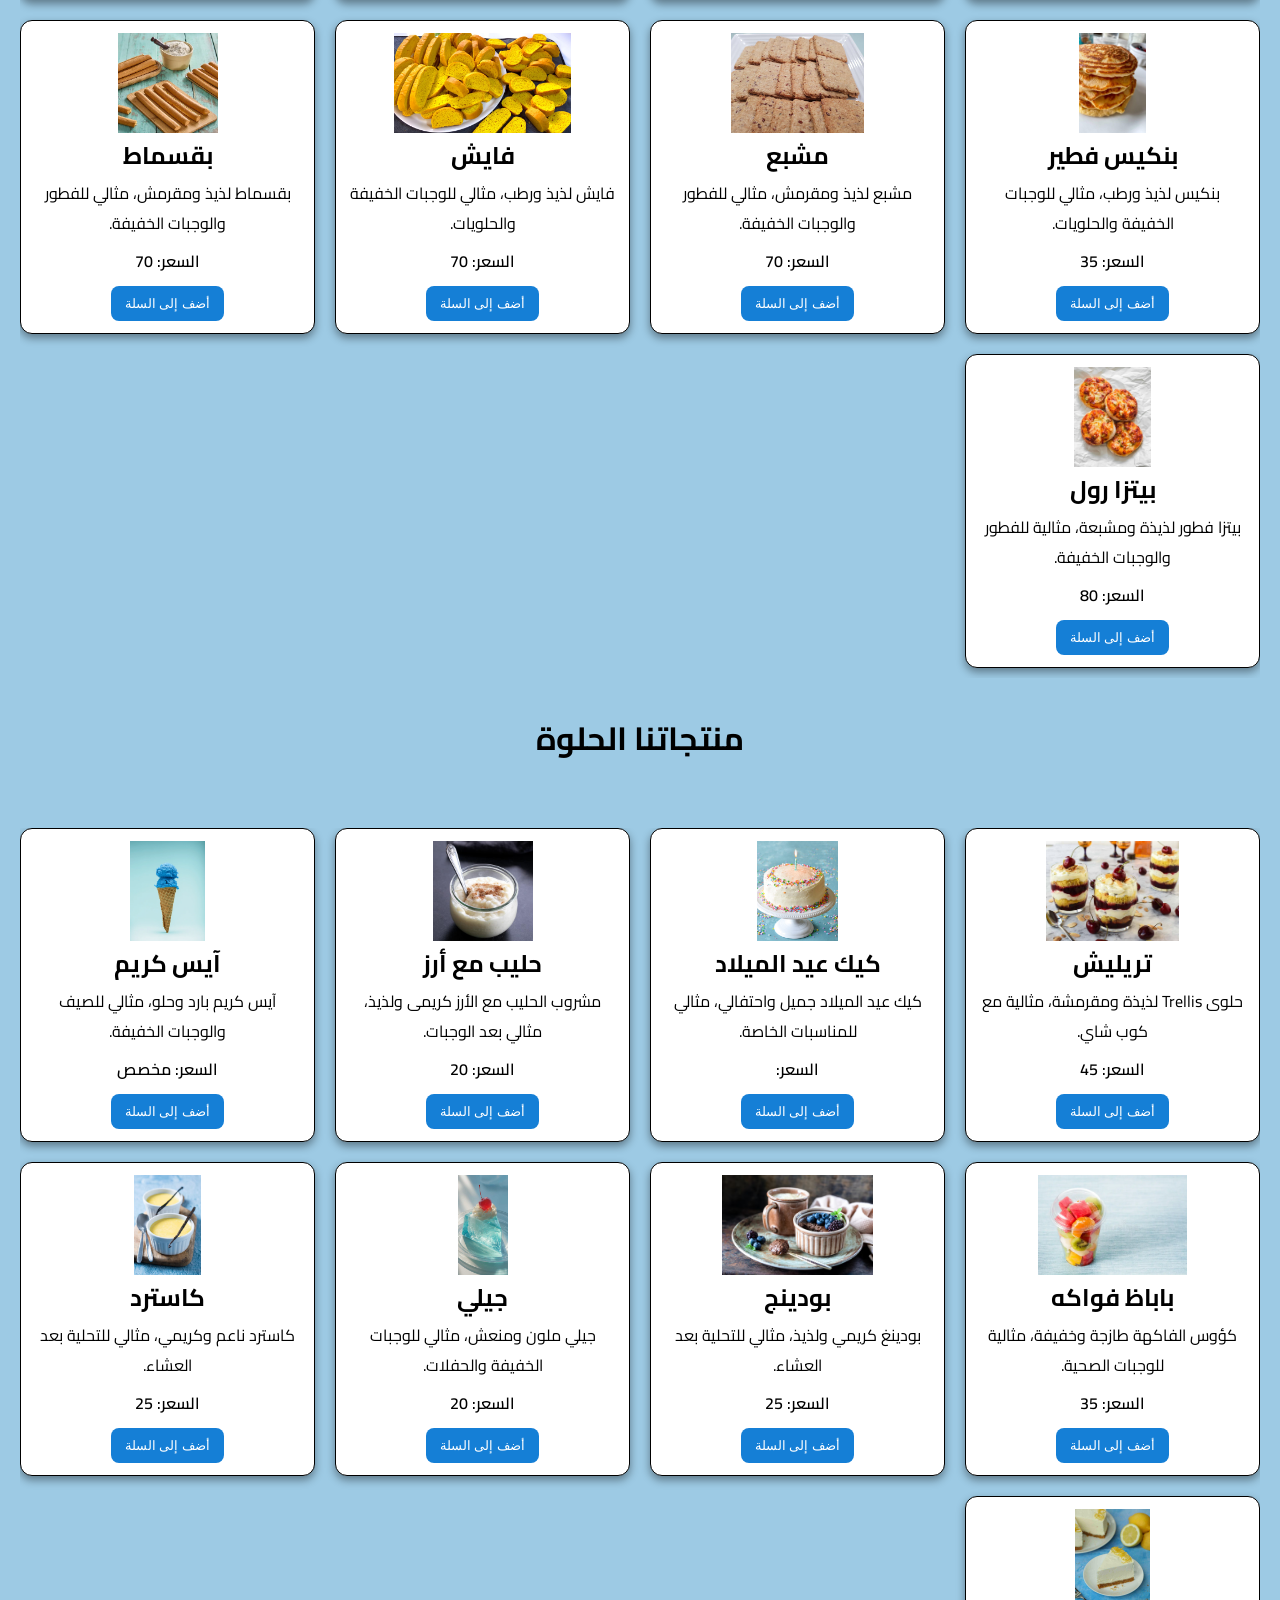
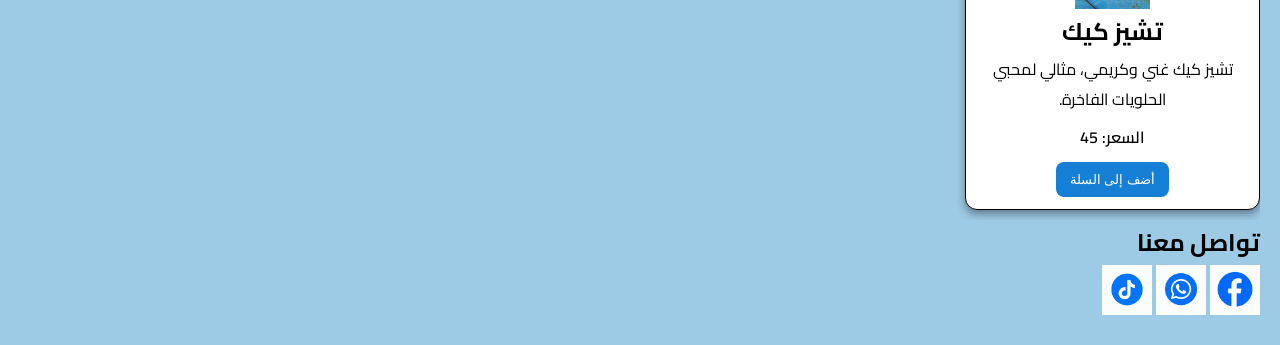
==== commit bec1c00c: "ITS YA BOY WITH CART CHANGES" ====
--- a/index2.html
+++ b/index2.html
@@ -149,13 +149,13 @@
         <button  class="add-to-cart">أضف إلى السلة</button>
       </div>
 
-      <div class="item" data-name="جبن" data-price-id="cheese" data-price="">
+      <div class="item" data-name="جبن روم" data-price-id="cheese_rom" data-price="" data-custom="cheese_weight_prices">
         <img
           src="slices-of-emmental-cheese-on-blue-background-close-up-CSF018619.jpg"
           height="100"
           alt="Fresh cheese on a board"
         />
-        <h2>جبن</h2>
+        <h2>جبن روم</h2>
         <p>جبن لذيذ ومتعدد الاستخدامات, مثالي للوجبات الخفيفة والطبخ.</p>
         <p class="price">السعر: </p>
         <button class="add-to-cart">أضف إلى السلة</button>
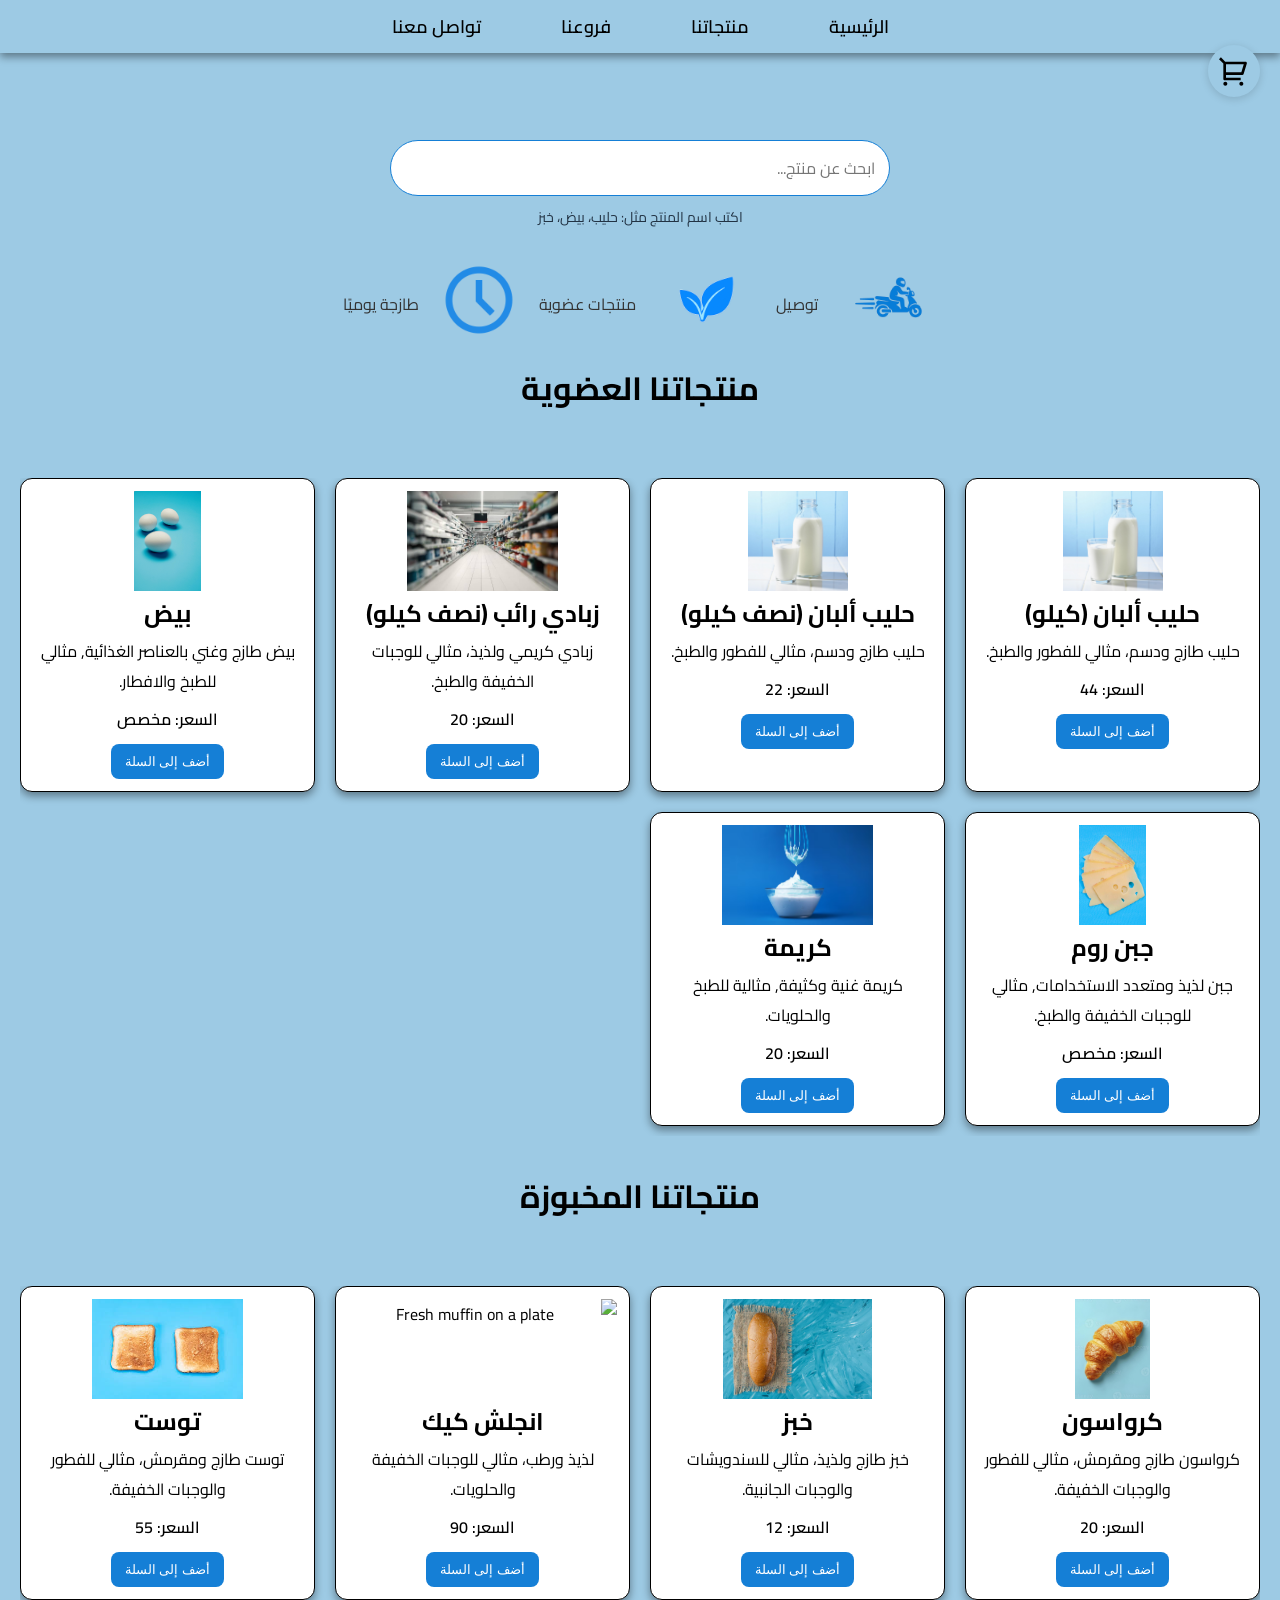
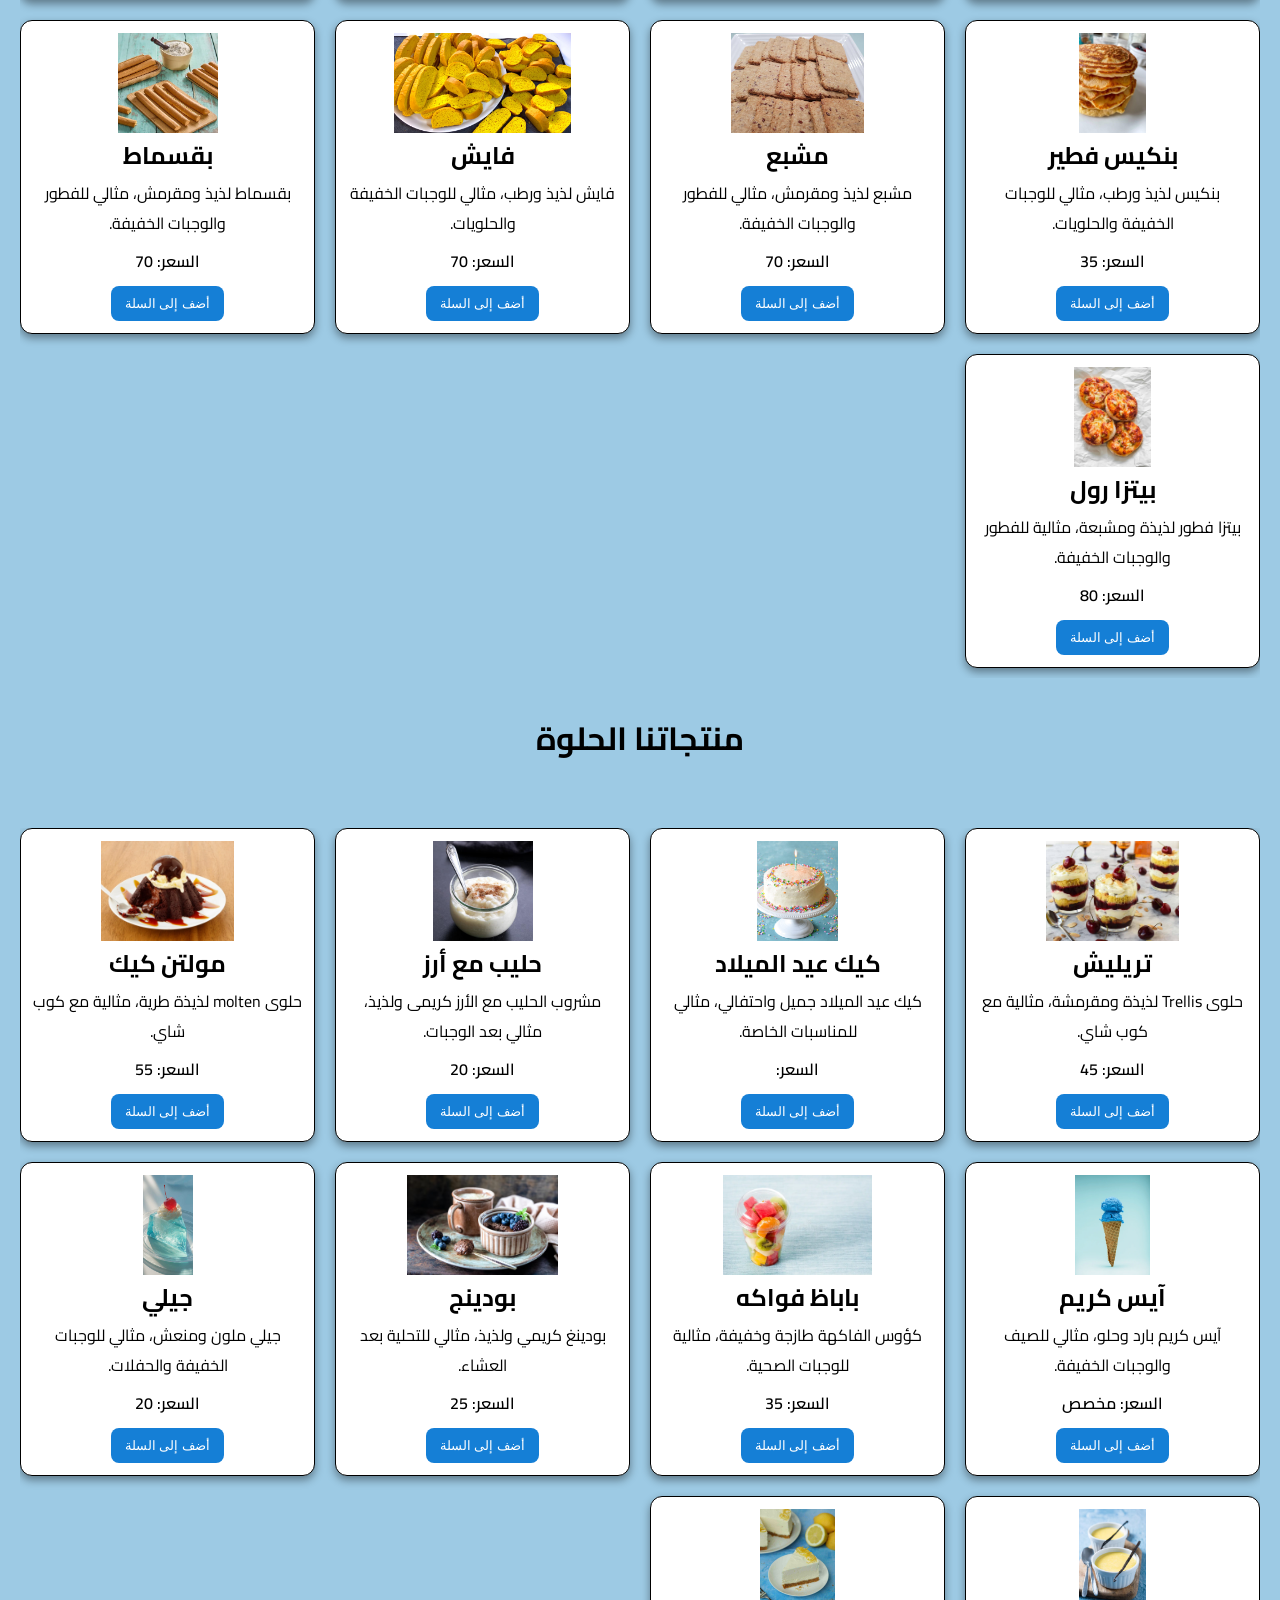
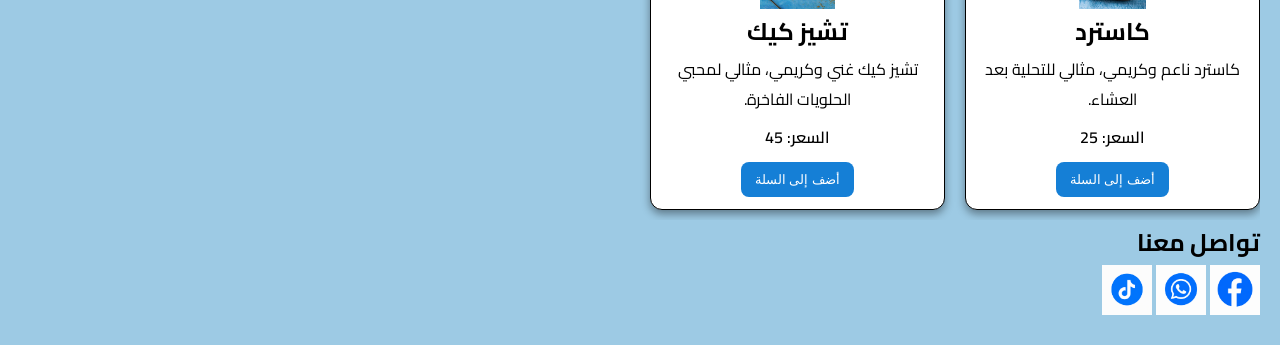
==== commit d24b9048: "." ====
--- a/index2.html
+++ b/index2.html
@@ -316,6 +316,19 @@
           <button class="add-to-cart">أضف إلى السلة</button>
         </div>
 
+<div class="item" data-name="مولتن كيك" data-price-id="molten" data-price="">
+          <img
+            src="1382545880780.webp"
+            height="100"
+            alt="Molten"
+          />
+          <h2>مولتن كيك</h2>
+          <p>حلوى molten لذيذة طرية، مثالية مع كوب شاي.</p>
+          <p class="price">السعر: </p>
+          <button class="add-to-cart">أضف إلى السلة</button>
+        </div>
+
+
         <div class="item" data-name="آيس كريم" data-price-id="ice_cream" data-price="" data-custom="ice-cream-flavor">
           <img
             src="double-scoop-blue-bubble-gum-600nw-2649427141.webp"
@@ -419,7 +432,7 @@
       </div>
     </div>
 
-    <script src="script.js"></script>
+    <script src="script.js?v=2"></script>
 
   </body>
 </html>
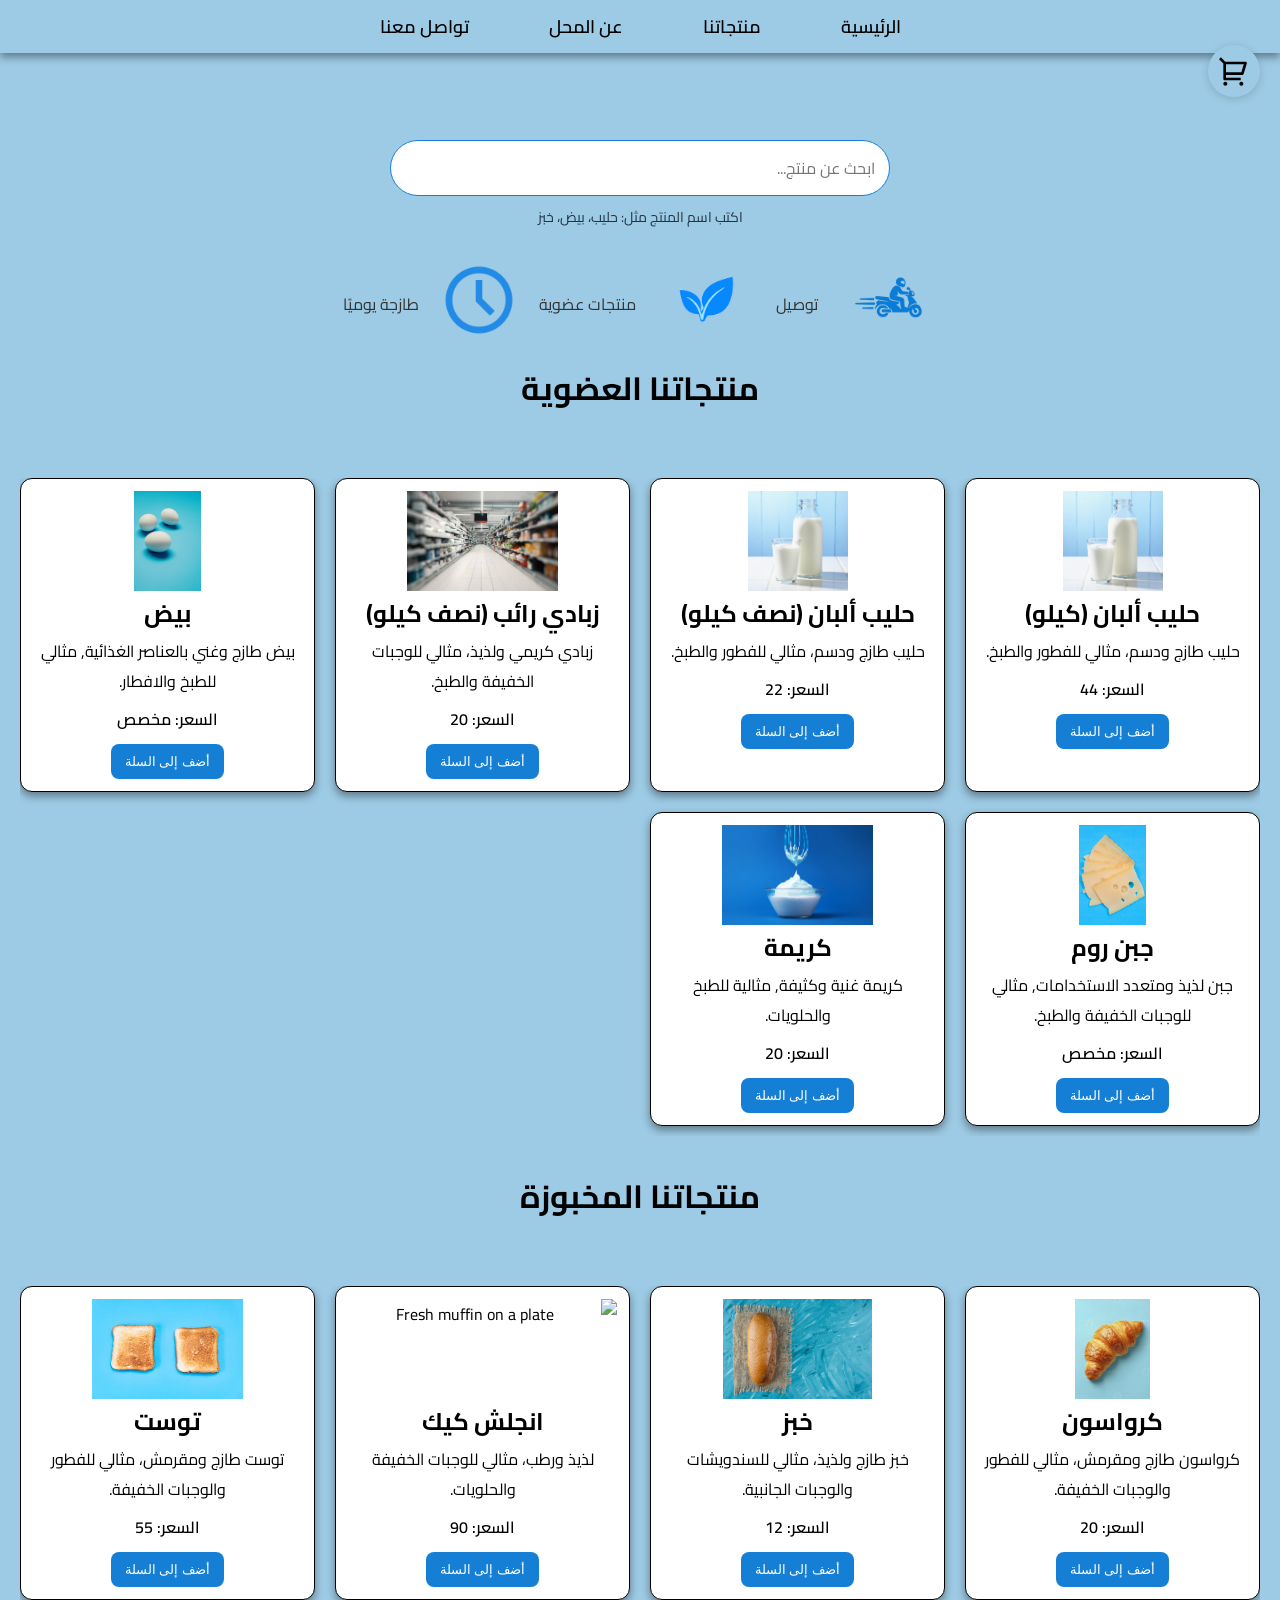
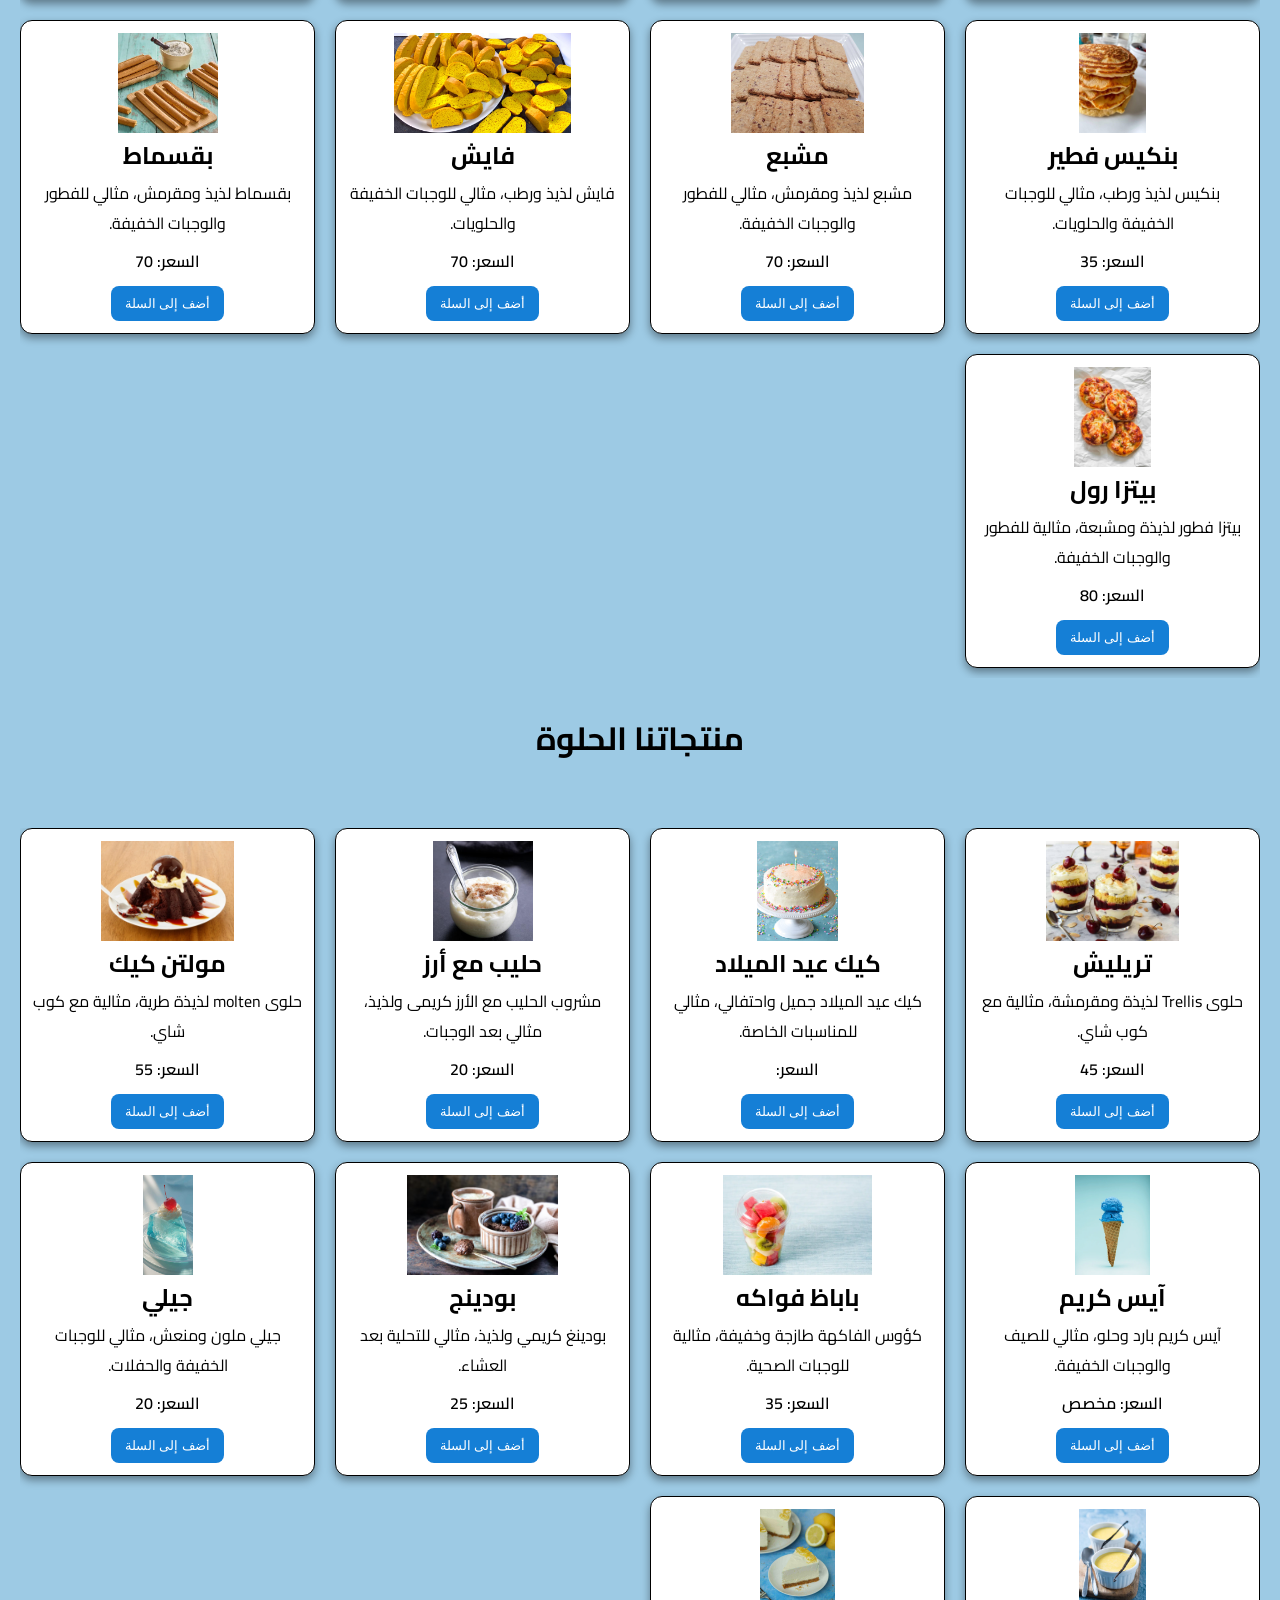
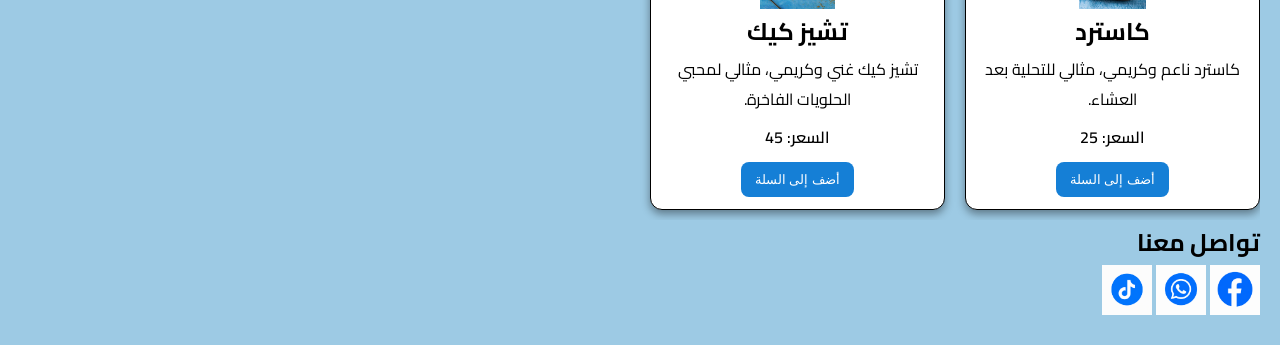
==== commit 182b3aa9: "." ====
--- a/index2.html
+++ b/index2.html
@@ -17,7 +17,7 @@
    <div class="nav-bar">
       <a style="text-decoration: none; color: inherit;" href="index.html">الرئيسية</a>
       <a style="text-decoration: none; color: inherit;" href="index2.html">منتجاتنا</a>
-      <a style="text-decoration: none; color: inherit;" href="#locations">فروعنا</a>
+      <a style="text-decoration: none; color: inherit;" href="#locations">عن المحل</a>
       <a style="text-decoration: none; color: inherit;" href="#contact">تواصل معنا</a>
     <div class="cart-icon">
       <button id="cart-toggle" type="button" aria-label="Open shopping cart">
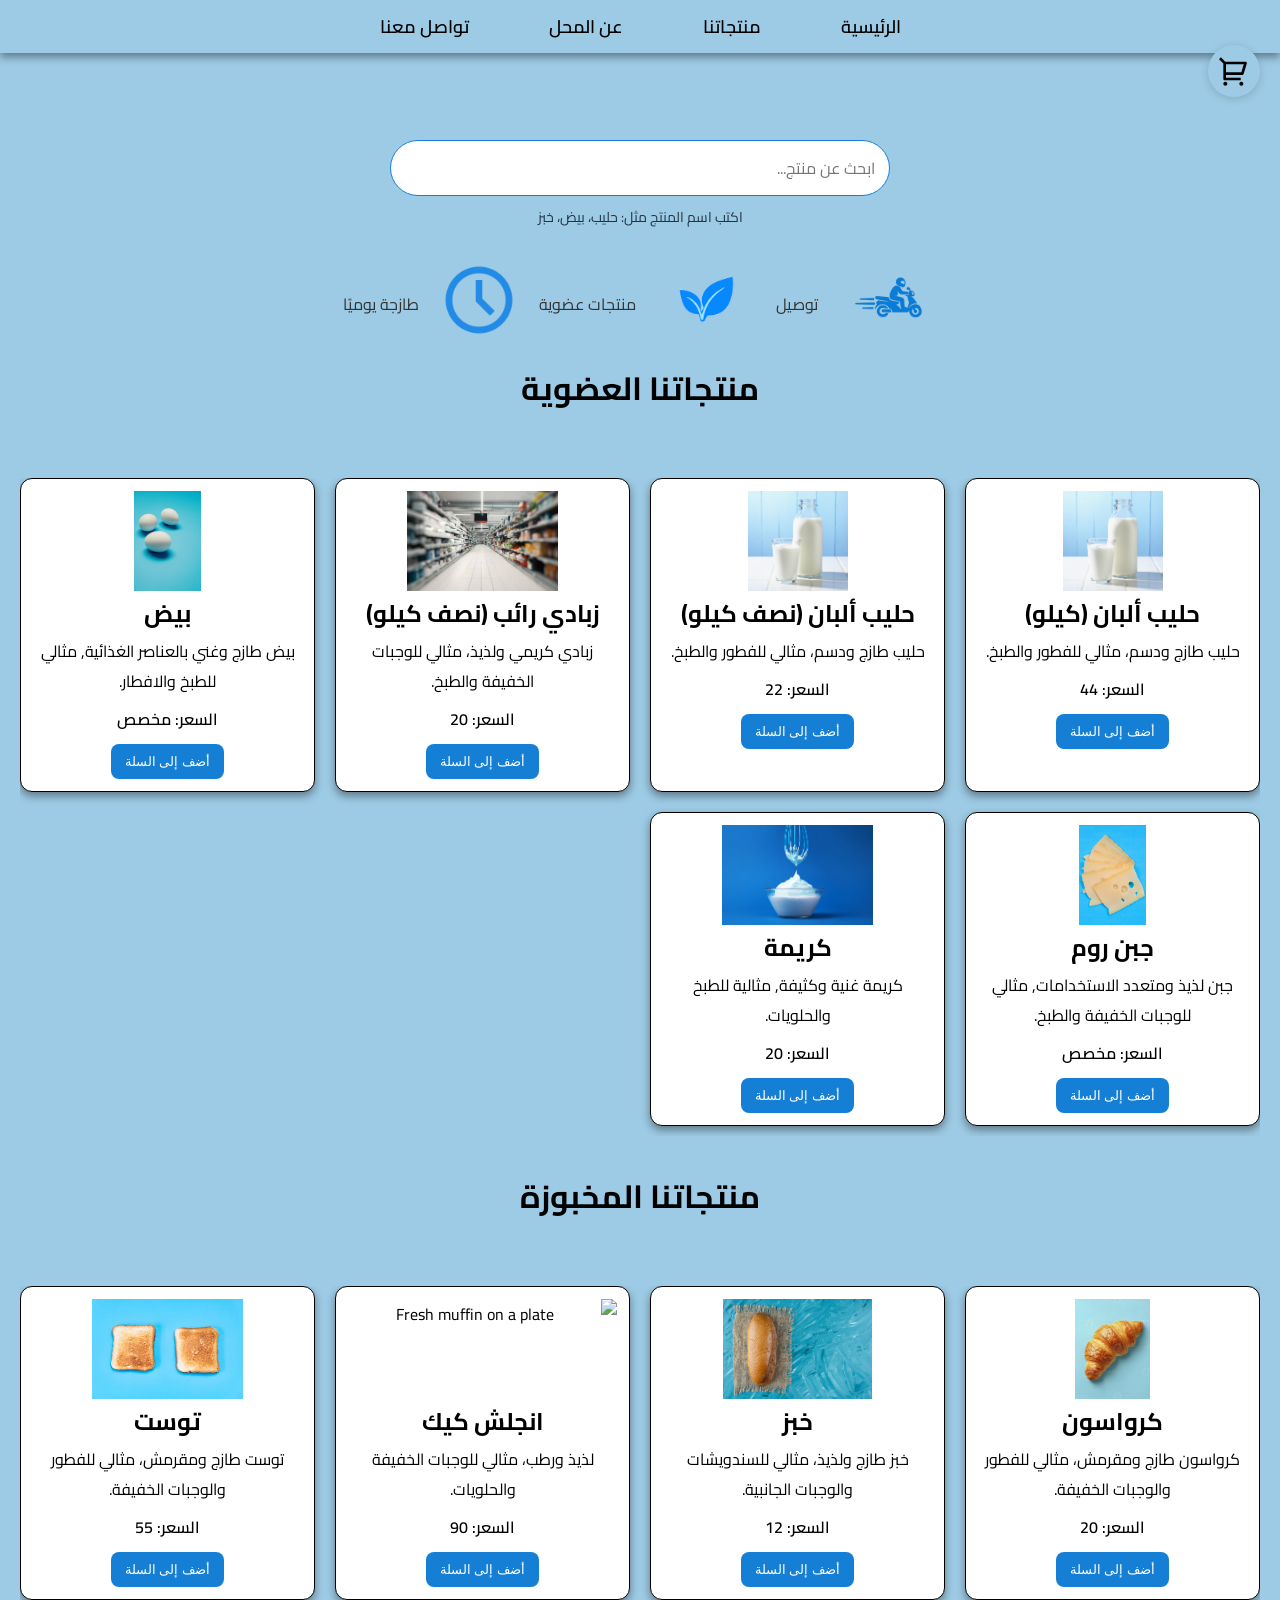
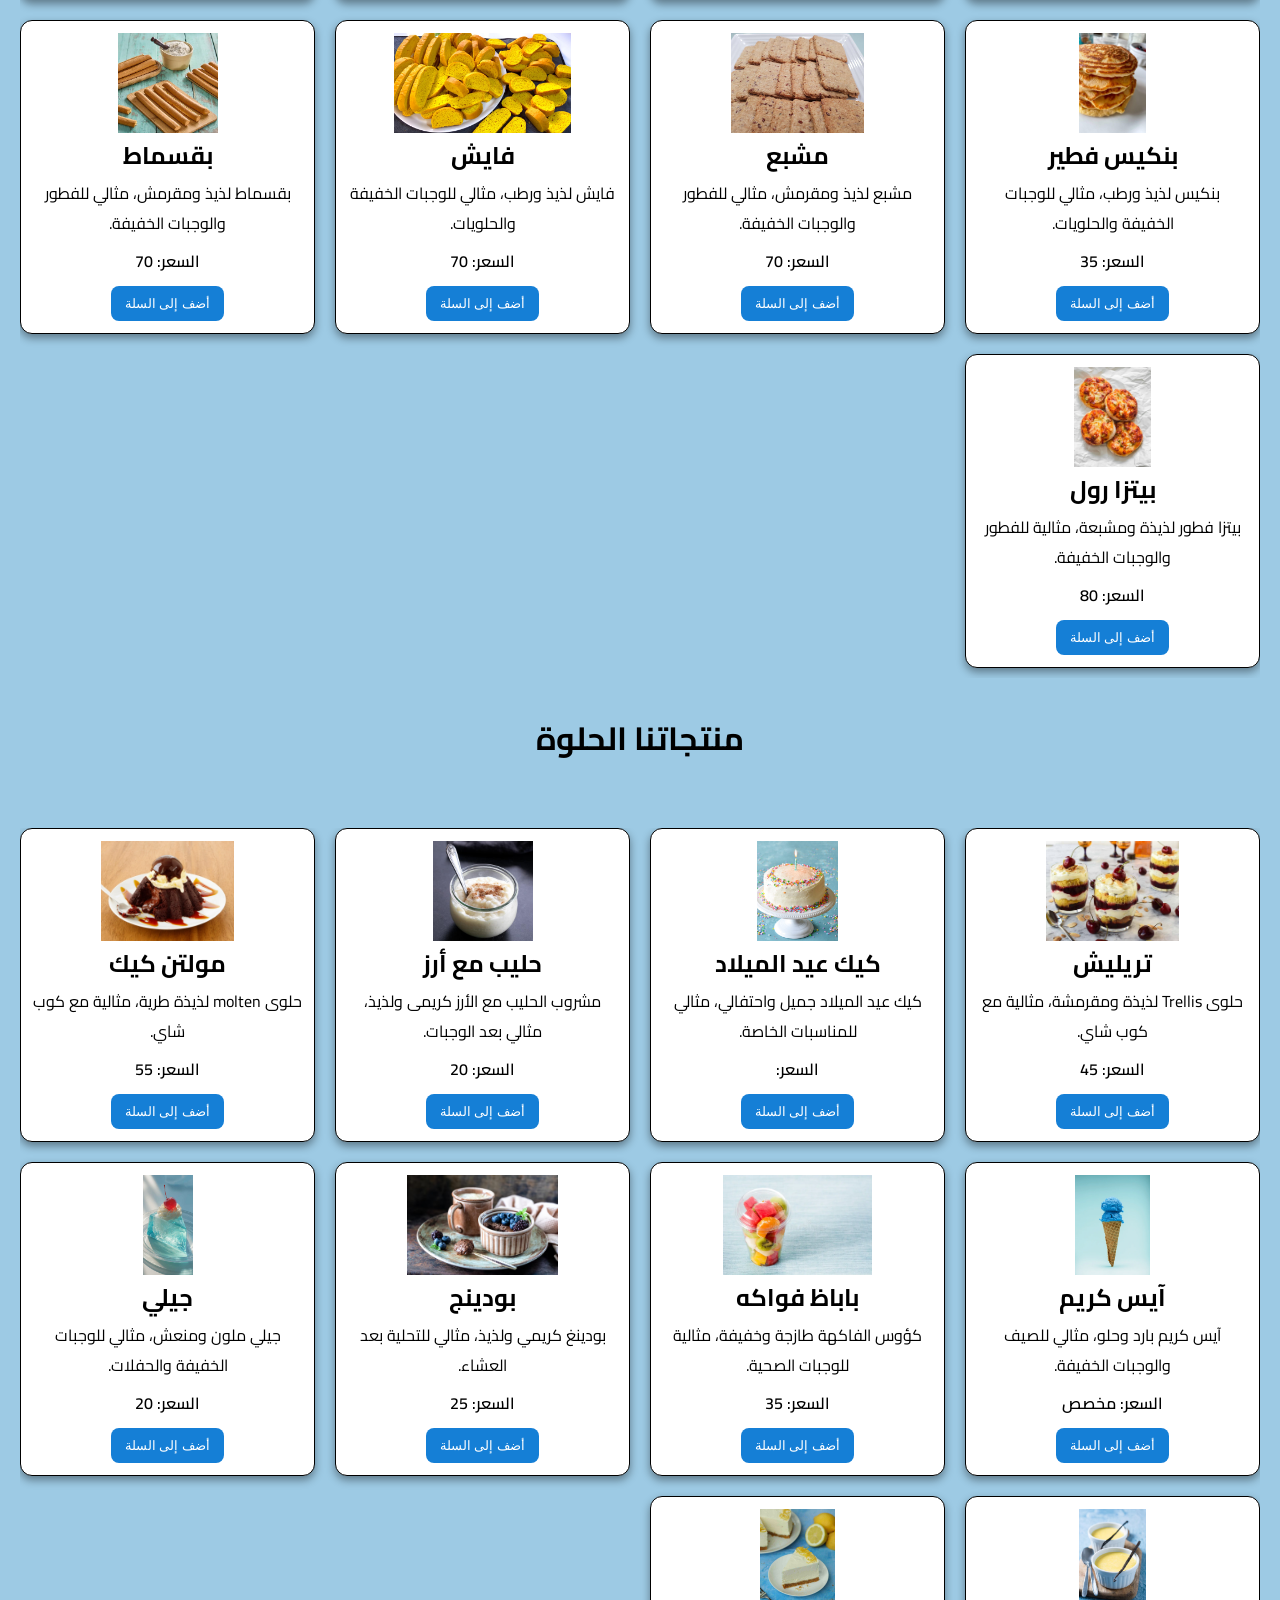
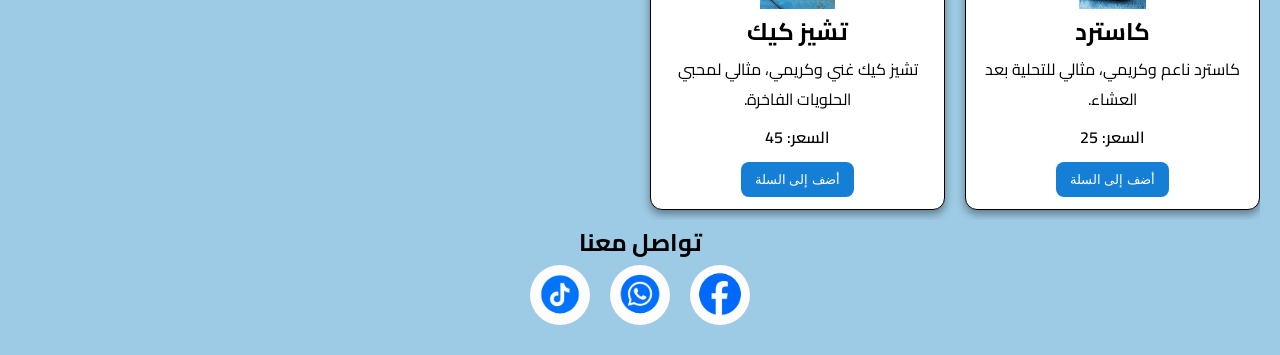
==== commit 8ee56c7e: "new pages and new contact us section added to index.html and index2.html. Updated links to social me" ====
--- a/index2.html
+++ b/index2.html
@@ -17,7 +17,7 @@
    <div class="nav-bar">
       <a style="text-decoration: none; color: inherit;" href="index.html">الرئيسية</a>
       <a style="text-decoration: none; color: inherit;" href="index2.html">منتجاتنا</a>
-      <a style="text-decoration: none; color: inherit;" href="#locations">عن المحل</a>
+      <a style="text-decoration: none; color: inherit;" href="index3.html">عن المحل</a>
       <a style="text-decoration: none; color: inherit;" href="#contact">تواصل معنا</a>
     <div class="cart-icon">
       <button id="cart-toggle" type="button" aria-label="Open shopping cart">
@@ -394,11 +394,11 @@
         </div>
       </div>
     </div>
-
+<h2 style="text-align: center;">تواصل معنا</h2>
         <div class="contact-us">
-      <h2>تواصل معنا</h2>
+      
       <a
-        href="https://www.facebook.com/p/%D8%A3%D9%84%D8%A8%D8%A7%D9%86-%D8%B9%D8%B3%D9%84-Alban-Asal-61580975697494/"
+        href="https://www.facebook.com"
       >
         <img
           src="ChatGPT Image Jun 1, 2026, 02_51_34 AM.png"
@@ -415,7 +415,7 @@
         />
       </a>
 
-      <a href="https://www.tiktok.com/@alban.asal">
+      <a href="https://www.tiktok.com">
         <img src="ChatGPT Image Jun 1, 2026, 02_47_22 AM.png" height="50" alt="Alban Asal TikTok page" />
       </a>
     </div>
--- a/style2.css
+++ b/style2.css
@@ -631,4 +631,32 @@
   font-size: 16px;
   color: #fff;
   cursor: pointer;
-}+}
+
+.contact-us {
+  display: flex;
+  flex-direction: row;
+  gap: 20px;
+  justify-content: center;
+  align-items: center;
+  flex-wrap: wrap;
+}
+
+.contact-us > figure {
+  display: flex;
+  flex-direction: column;
+  align-items: center;
+  text-align: center;
+}
+
+.contact-us img {
+  max-width: 60px;
+  height: 60px;
+  object-fit: cover;
+  border-radius: 50%;
+}
+
+.contact-us figcaption {
+  color: #333;
+  margin: 0;
+}
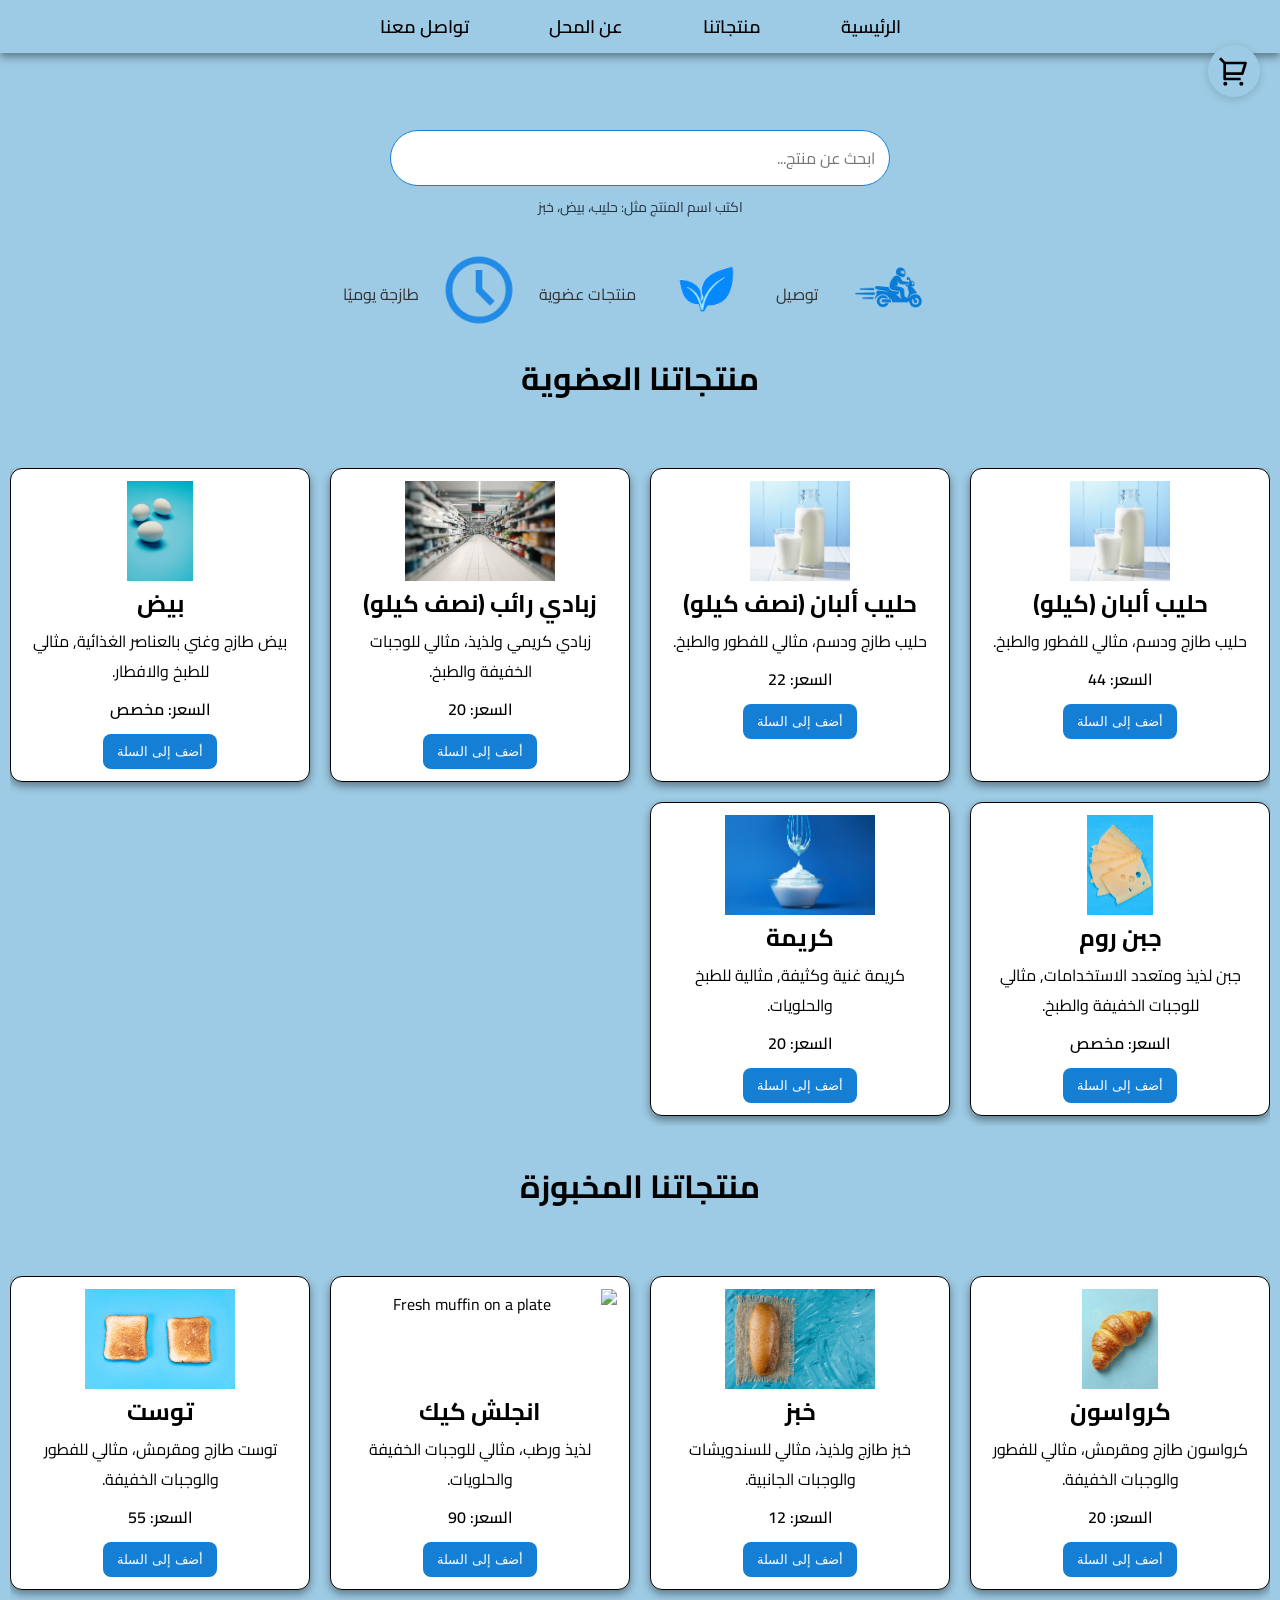
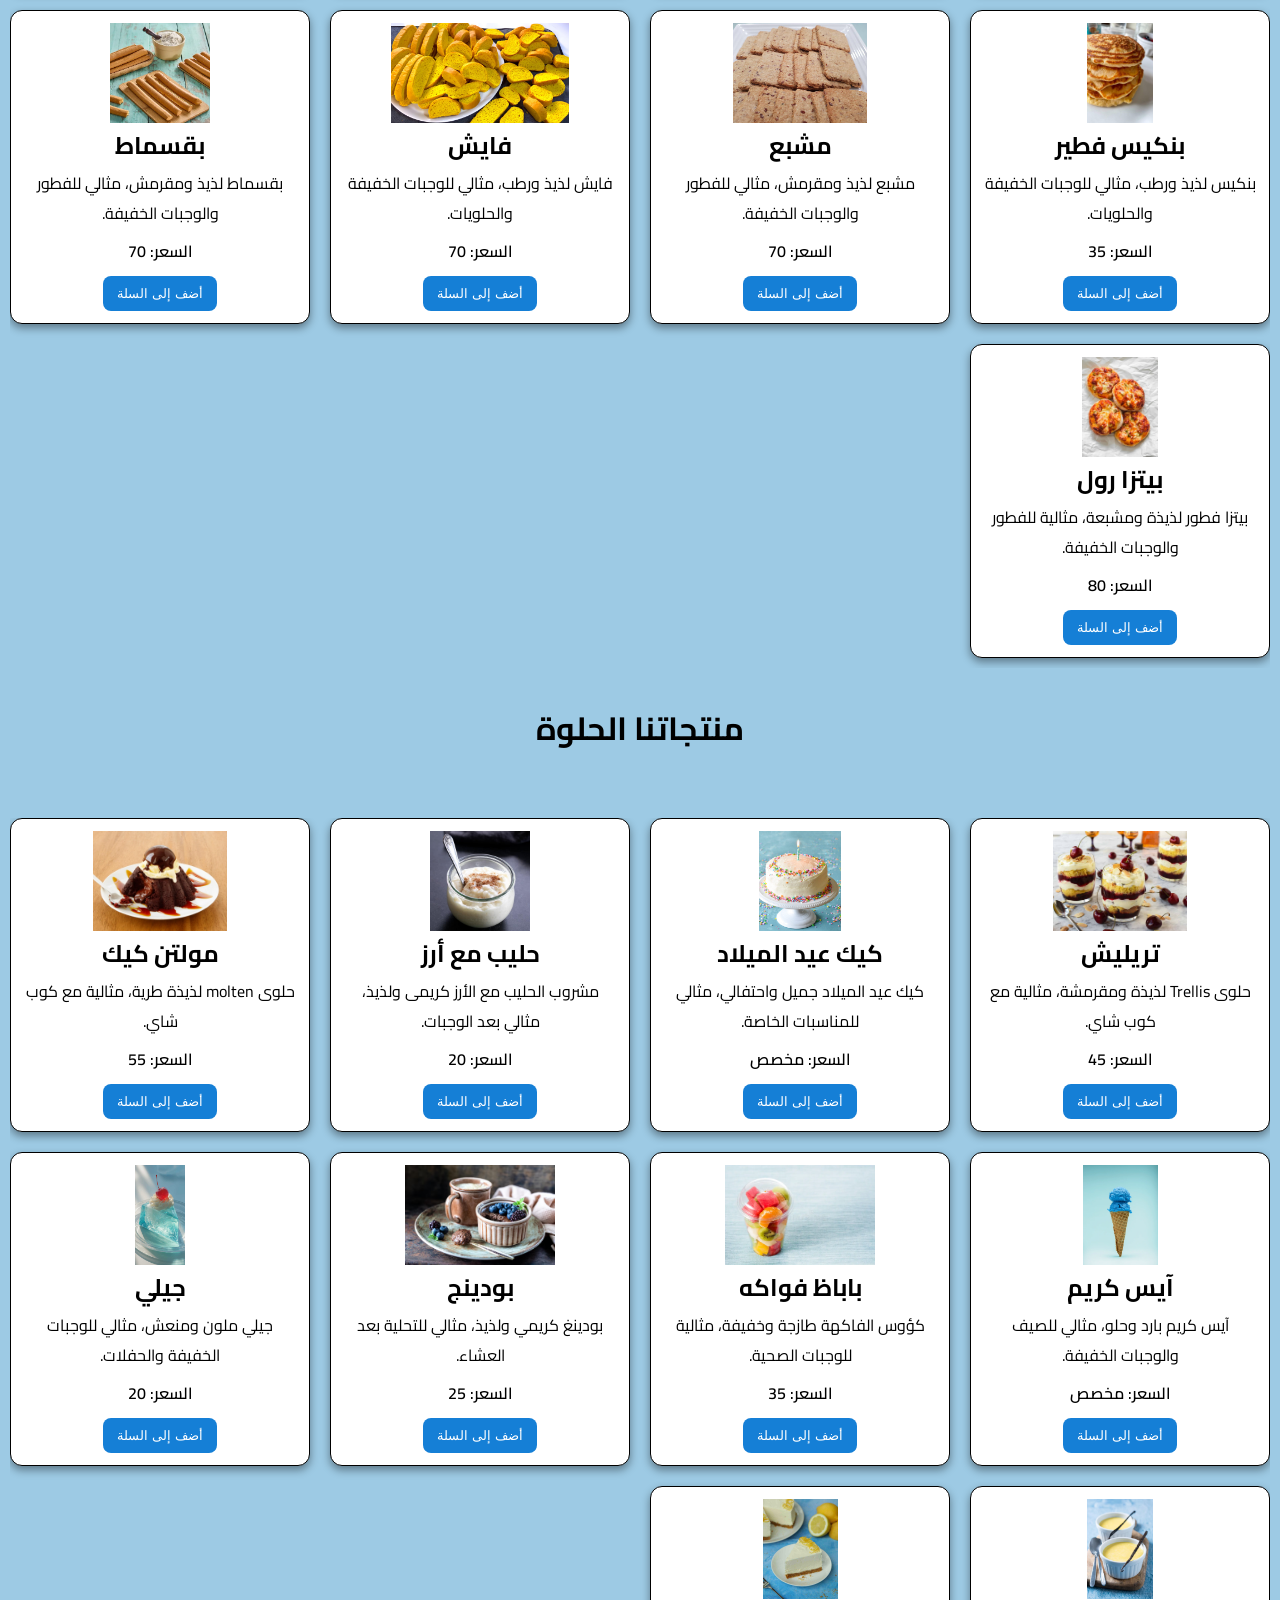
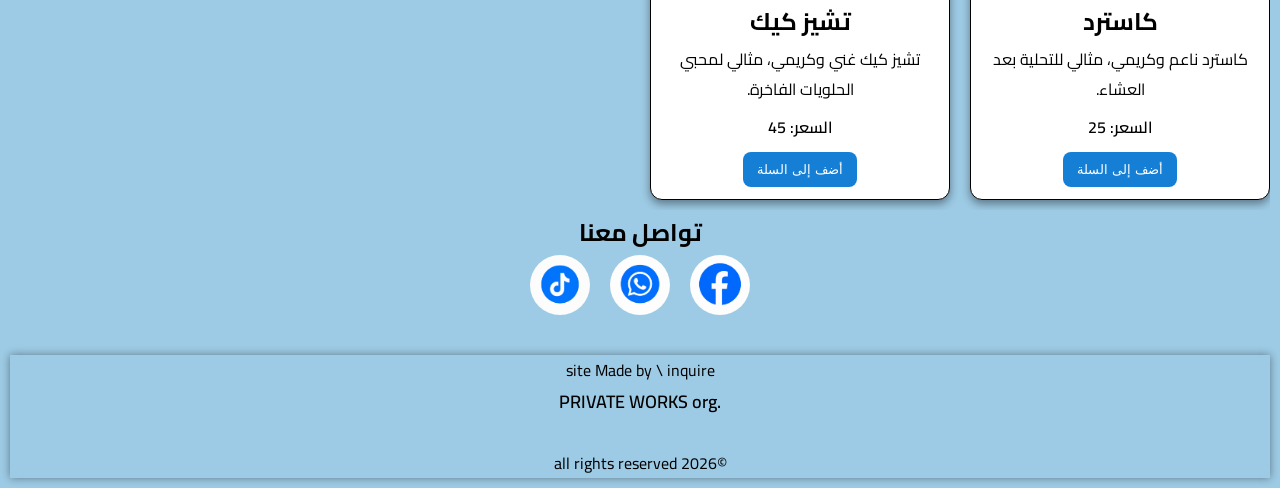
==== commit 3f68962b: "big time update" ====
--- a/index2.html
+++ b/index2.html
@@ -18,7 +18,7 @@
       <a style="text-decoration: none; color: inherit;" href="index.html">الرئيسية</a>
       <a style="text-decoration: none; color: inherit;" href="index2.html">منتجاتنا</a>
       <a style="text-decoration: none; color: inherit;" href="index3.html">عن المحل</a>
-      <a style="text-decoration: none; color: inherit;" href="#contact">تواصل معنا</a>
+      <a style="text-decoration: none; color: inherit;" href="#contactUs">تواصل معنا</a>
     <div class="cart-icon">
       <button id="cart-toggle" type="button" aria-label="Open shopping cart">
         <img src="shopping-cart-2-line(1).png" alt="Shopping cart icon" />
@@ -105,7 +105,7 @@
       <br/>
 
     <div class="items-organic">
-      <div class="item" data-name="حليب ألبان" data-price-id="milk_kg" data-price="44" data-custom="kg">
+      <div class="item" data-name="حليب ألبان" data-price-id="milk_kg" data-price="44" data-custom="kg" data-images='["Glass-and-bottle-of-milk-fe0997a.jpg","Glass-and-bottle-of-milk-fe0997a.jpg","Glass-and-bottle-of-milk-fe0997a.jpg"]'>
         <img
           src="Glass-and-bottle-of-milk-fe0997a.jpg"
           height="100"
@@ -292,7 +292,7 @@
           <button class="add-to-cart">أضف إلى السلة</button>
         </div>
 
-        <div class="item" data-name="كيك عيد الميلاد" data-price-id="birthday_cake" data-price="">
+        <div class="item" data-name="كيك عيد الميلاد" data-price-id="birthday_cake" data-price="" data-custom="cake_size_price">
           <img
             src="Vanilla-Birthday-Cake-18-1200x1480.jpg"
             height="100"
@@ -394,9 +394,10 @@
         </div>
       </div>
     </div>
+    <div id="contactUs">
 <h2 style="text-align: center;">تواصل معنا</h2>
-        <div class="contact-us">
-      
+    </div>        
+      <div class="contact-us">
       <a
         href="https://www.facebook.com"
       >
@@ -419,6 +420,14 @@
         <img src="ChatGPT Image Jun 1, 2026, 02_47_22 AM.png" height="50" alt="Alban Asal TikTok page" />
       </a>
     </div>
+    </div>
+    <br/>
+    <div class="footer">
+      <p>site Made by \ inquire</p>
+      <a href="mailto: pw.privateworks@gmail.com">.PRIVATE WORKS org</a>
+    <br/>
+    <br/>
+      <p>&copy;2026 all rights reserved</p>
     </div>
 
     <div id="option-overlay" class="modal-overlay" aria-hidden="true">
@@ -432,6 +441,13 @@
       </div>
     </div>
 
+   <div id="product-popup" class="popup">
+       <div class="popup-content">
+         <span id="close-popup">&times;</span>
+         <div id="popup-images"></div>
+     </div>
+   </div>
+
     <script src="script.js?v=2"></script>
 
   </body>
--- a/style2.css
+++ b/style2.css
@@ -21,8 +21,12 @@
 body {
   font-family: "Cairo", sans-serif;
   background-color: #9dcae4;
-  margin: 0;
-  padding: 20px;
+  margin: 10;
+  padding: 10px;
+}
+
+html {
+  scroll-behavior: smooth;
 }
 
 .search-box {
@@ -216,6 +220,19 @@
     padding: 8px 10px;
     font-size: 12px;
   }
+}
+
+.footer{
+  background-color: #9dcae4;
+  margin: 0;
+  padding: 0;
+  box-sizing: border-box;
+  justify-content: center;
+  align-items: center;
+  gap: 80px;
+  text-align: center;
+  box-shadow: 0 0px 8px rgba(0, 0, 0, 0.4);
+  z-index: 1000;
 }
 
 .cart-icon {
@@ -484,7 +501,7 @@
   align-items: center;
   z-index: 2000;
 }
-.modal-overlay.show {
+  .modal-overlay.show {
   display: flex;
 }
 .modal {
@@ -501,6 +518,50 @@
 }
 .modal .modal-body {
   margin-bottom: 12px;
+}
+
+.popup {
+  display: none;
+  position: fixed;
+  inset: 0;
+  background: rgba(0, 0, 0, 0.7);
+  justify-content: center;
+  align-items: center;
+  z-index: 3000;
+}
+
+.popup-content {
+  background: #fff;
+  padding: 20px;
+  border-radius: 12px;
+  max-width: 90%;
+  width: 480px;
+  box-shadow: 0 8px 24px rgba(0, 0, 0, 0.25);
+  position: relative;
+}
+
+#popup-images {
+  display: grid;
+  gap: 12px;
+  margin-top: 16px;
+}
+
+.popup-image {
+  width: 100%;
+  max-height: 360px;
+  object-fit: contain;
+  border-radius: 10px;
+}
+
+#close-popup {
+  position: absolute;
+  top: 12px;
+  right: 16px;
+  font-size: 60px;
+  cursor: pointer;
+  color: #333;
+}
+
   text-align: right;
 }
 .modal .option-list {
